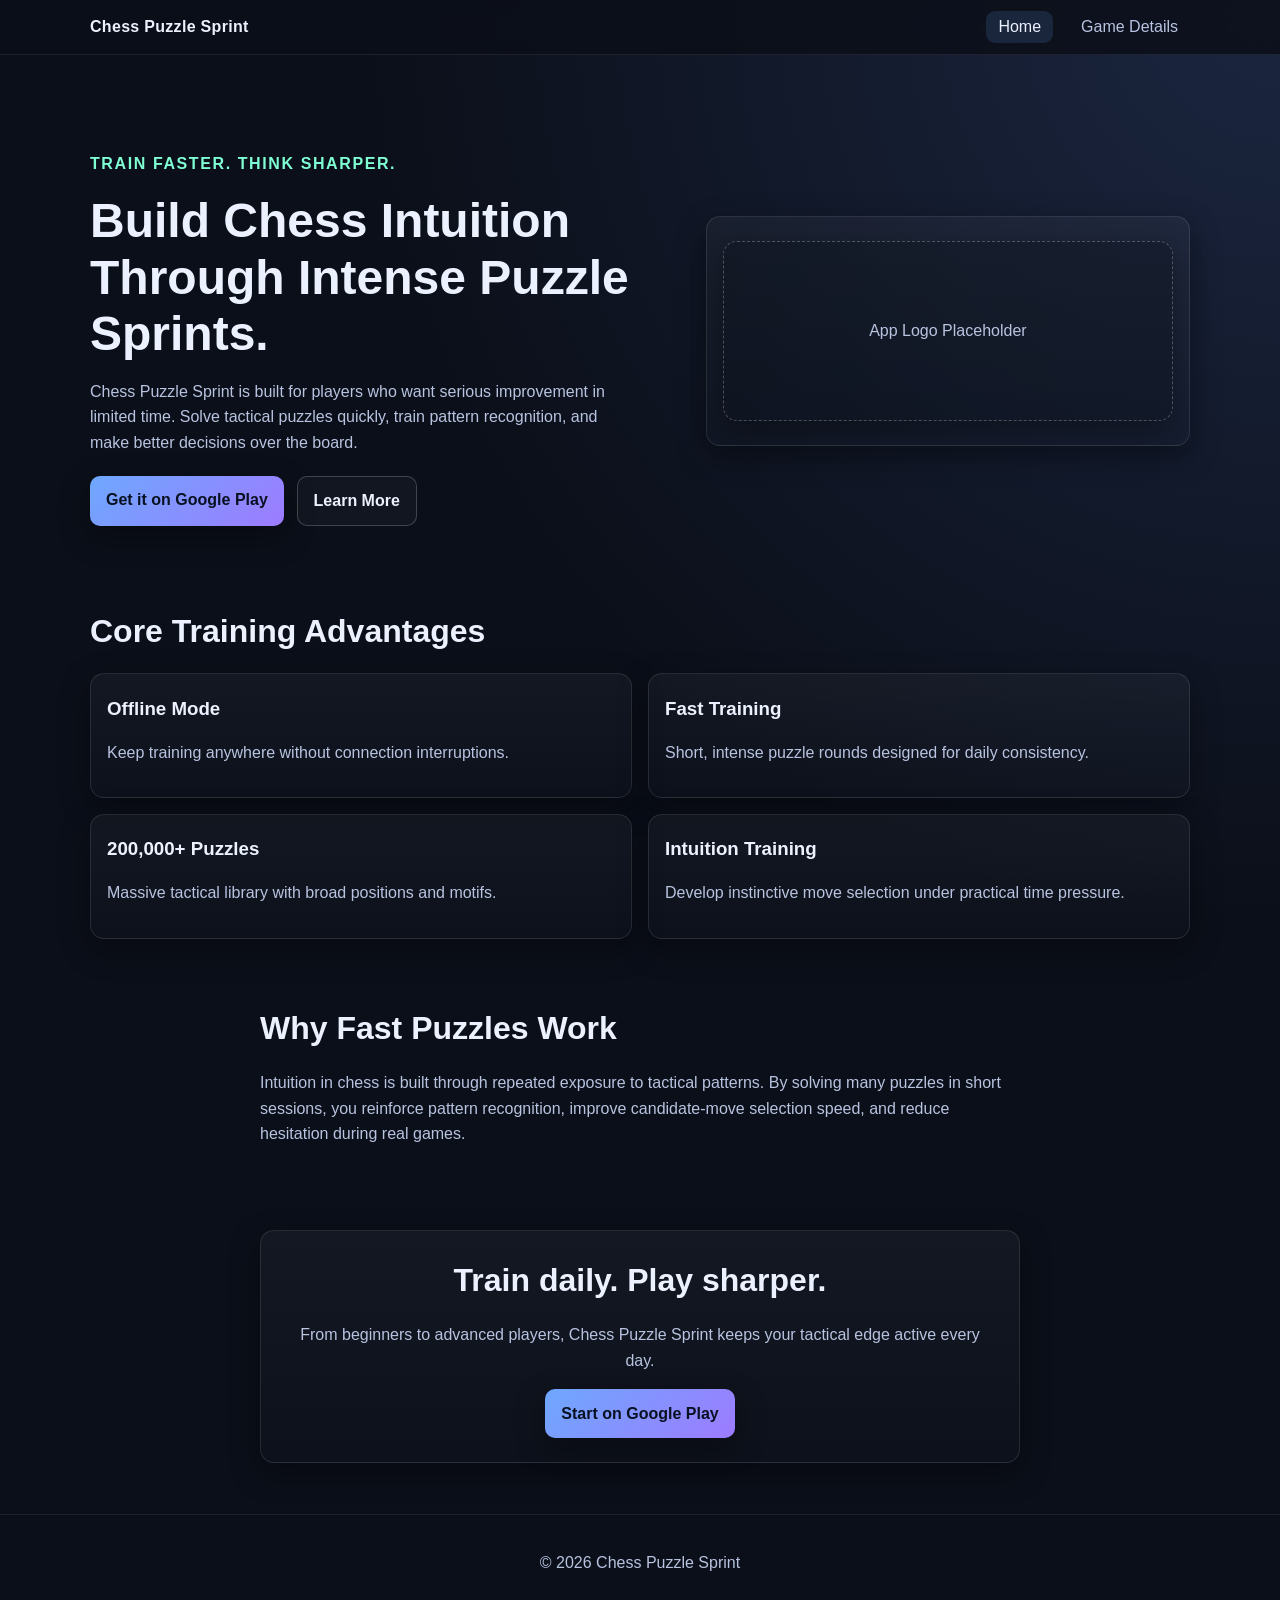
==== index.html @ be173ebf "Create responsive two-page static site for Chess Puzzle Sprint" ====
<!DOCTYPE html>
<html lang="en">
<head>
  <meta charset="UTF-8" />
  <meta name="viewport" content="width=device-width, initial-scale=1.0" />
  <title>Chess Puzzle Sprint | Fast Chess Puzzle Training</title>
  <meta name="description" content="Chess Puzzle Sprint is a fast chess puzzle training app with 200,000+ puzzles, offline mode, and short daily sessions to sharpen intuition." />
  <link rel="stylesheet" href="style.css" />
</head>
<body>
  <header class="site-header">
    <div class="container nav-wrap">
      <a class="logo" href="index.html" aria-label="Chess Puzzle Sprint home">Chess Puzzle Sprint</a>
      <nav aria-label="Main navigation">
        <ul class="nav-links">
          <li><a href="index.html" aria-current="page">Home</a></li>
          <li><a href="game.html">Game Details</a></li>
        </ul>
      </nav>
    </div>
  </header>

  <main>
    <section class="hero">
      <div class="container hero-grid">
        <div>
          <p class="eyebrow">Train Faster. Think Sharper.</p>
          <h1>Build Chess Intuition Through Intense Puzzle Sprints.</h1>
          <p class="hero-copy">
            Chess Puzzle Sprint is built for players who want serious improvement in limited time. Solve tactical puzzles quickly, train pattern recognition, and make better decisions over the board.
          </p>
          <div class="hero-actions">
            <a class="btn btn-primary" href="https://play.google.com/store/apps/details?id=YOUR_APP_PACKAGE_NAME" target="_blank" rel="noopener noreferrer">Get it on Google Play</a>
            <a class="btn btn-secondary" href="game.html">Learn More</a>
          </div>
        </div>
        <div class="visual-card" aria-label="App logo placeholder">
          <div class="placeholder-box">
            <span>App Logo Placeholder</span>
          </div>
        </div>
      </div>
    </section>

    <section class="features">
      <div class="container">
        <h2>Core Training Advantages</h2>
        <div class="card-grid">
          <article class="card">
            <h3>Offline Mode</h3>
            <p>Keep training anywhere without connection interruptions.</p>
          </article>
          <article class="card">
            <h3>Fast Training</h3>
            <p>Short, intense puzzle rounds designed for daily consistency.</p>
          </article>
          <article class="card">
            <h3>200,000+ Puzzles</h3>
            <p>Massive tactical library with broad positions and motifs.</p>
          </article>
          <article class="card">
            <h3>Intuition Training</h3>
            <p>Develop instinctive move selection under practical time pressure.</p>
          </article>
        </div>
      </div>
    </section>

    <section class="explain">
      <div class="container narrow">
        <h2>Why Fast Puzzles Work</h2>
        <p>
          Intuition in chess is built through repeated exposure to tactical patterns. By solving many puzzles in short sessions, you reinforce pattern recognition, improve candidate-move selection speed, and reduce hesitation during real games.
        </p>
      </div>
    </section>

    <section class="final-cta">
      <div class="container narrow">
        <h2>Train daily. Play sharper.</h2>
        <p>From beginners to advanced players, Chess Puzzle Sprint keeps your tactical edge active every day.</p>
        <a class="btn btn-primary" href="https://play.google.com/store/apps/details?id=YOUR_APP_PACKAGE_NAME" target="_blank" rel="noopener noreferrer">Start on Google Play</a>
      </div>
    </section>
  </main>

  <footer class="site-footer">
    <div class="container">
      <p>© <span id="year"></span> Chess Puzzle Sprint</p>
    </div>
  </footer>

  <script src="script.js"></script>
</body>
</html>
---- style.css ----
:root {
  --bg: #0b0f19;
  --bg-soft: #121a2a;
  --card: #161f33;
  --text: #ecf1ff;
  --muted: #b8c3e0;
  --accent: #6ea8fe;
  --accent-2: #7fffd4;
  --shadow: 0 10px 30px rgba(0, 0, 0, 0.35);
  --radius: 14px;
}

* { box-sizing: border-box; }
html, body { margin: 0; padding: 0; }
body {
  font-family: Inter, Segoe UI, Roboto, Helvetica, Arial, sans-serif;
  background: radial-gradient(circle at top right, #1b2640 0%, var(--bg) 45%);
  color: var(--text);
  line-height: 1.6;
}

.container { width: min(1100px, 92%); margin: 0 auto; }
.narrow { width: min(760px, 92%); }

.site-header {
  position: sticky;
  top: 0;
  background: rgba(11, 15, 25, 0.84);
  backdrop-filter: blur(10px);
  border-bottom: 1px solid rgba(255, 255, 255, 0.08);
  z-index: 50;
}
.nav-wrap { display: flex; align-items: center; justify-content: space-between; padding: 0.9rem 0; }
.logo {
  color: var(--text);
  text-decoration: none;
  font-weight: 700;
  letter-spacing: 0.3px;
}
.nav-links { list-style: none; display: flex; gap: 1rem; margin: 0; padding: 0; }
.nav-links a {
  color: var(--muted);
  text-decoration: none;
  padding: 0.45rem 0.75rem;
  border-radius: 9px;
}
.nav-links a[aria-current="page"], .nav-links a:hover, .nav-links a:focus-visible {
  color: var(--text);
  background: rgba(110, 168, 254, 0.14);
}

.hero, .page-hero { padding: 5rem 0 3rem; }
.hero-grid {
  display: grid;
  grid-template-columns: 1fr;
  gap: 1.5rem;
}
.eyebrow { text-transform: uppercase; color: var(--accent-2); font-weight: 600; letter-spacing: .1em; }
h1 { margin: 0.3rem 0 0.8rem; line-height: 1.18; font-size: clamp(1.85rem, 4.4vw, 3rem); }
.hero-copy { color: var(--muted); max-width: 60ch; }
.hero-actions { display: flex; flex-wrap: wrap; gap: 0.8rem; margin-top: 1.25rem; }

.btn {
  display: inline-block;
  text-decoration: none;
  font-weight: 650;
  border-radius: 10px;
  padding: 0.72rem 1rem;
  transition: transform .18s ease, box-shadow .18s ease;
}
.btn:focus-visible { outline: 2px solid var(--accent-2); outline-offset: 3px; }
.btn:hover { transform: translateY(-1px); }
.btn-primary {
  background: linear-gradient(135deg, var(--accent), #9d7bff);
  color: #081121;
  box-shadow: var(--shadow);
}
.btn-secondary {
  color: var(--text);
  border: 1px solid rgba(255, 255, 255, 0.2);
  background: rgba(255, 255, 255, 0.03);
}

.visual-card, .card, .placeholder-box, .content-section, .final-cta .narrow {
  background: linear-gradient(180deg, rgba(255,255,255,0.04), rgba(255,255,255,0.01));
  border: 1px solid rgba(255, 255, 255, 0.1);
  border-radius: var(--radius);
  box-shadow: var(--shadow);
}
.visual-card { padding: 1rem; display: flex; align-items: center; justify-content: center; min-height: 230px; }
.placeholder-box {
  width: 100%;
  min-height: 180px;
  display: grid;
  place-items: center;
  color: var(--muted);
  border: 1px dashed rgba(255,255,255,0.25);
  background: rgba(11, 15, 25, 0.35);
}
.placeholder-box.tall { min-height: 320px; }

.features, .explain, .content-section { padding: 1.2rem 0 1.6rem; }
.card-grid {
  display: grid;
  grid-template-columns: 1fr;
  gap: 1rem;
  margin-top: 1rem;
}
.card { padding: 1rem; }
h2 { font-size: clamp(1.35rem, 3vw, 2rem); margin: 0 0 .5rem; }
h3 { margin-top: .2rem; margin-bottom: .4rem; }
p, li { color: var(--muted); }
.feature-list { margin: .6rem 0 0; padding-left: 1.2rem; }

.alt { background: rgba(255, 255, 255, 0.02); border-radius: var(--radius); }
.screenshot-grid {
  display: grid;
  grid-template-columns: 1fr;
  gap: 1rem;
}
.final-cta { padding: 2.2rem 0 3.2rem; }
.final-cta .narrow { text-align: center; padding: 1.5rem; }
.site-footer {
  border-top: 1px solid rgba(255,255,255,0.08);
  padding: 1.2rem 0;
  text-align: center;
  color: var(--muted);
}

@media (min-width: 700px) {
  .hero-grid { grid-template-columns: 1.1fr .9fr; align-items: center; }
  .card-grid { grid-template-columns: repeat(2, 1fr); }
  .screenshot-grid { grid-template-columns: repeat(3, 1fr); }
}

@media (min-width: 980px) {
  .features, .explain, .content-section { padding: 2rem 0; }
}
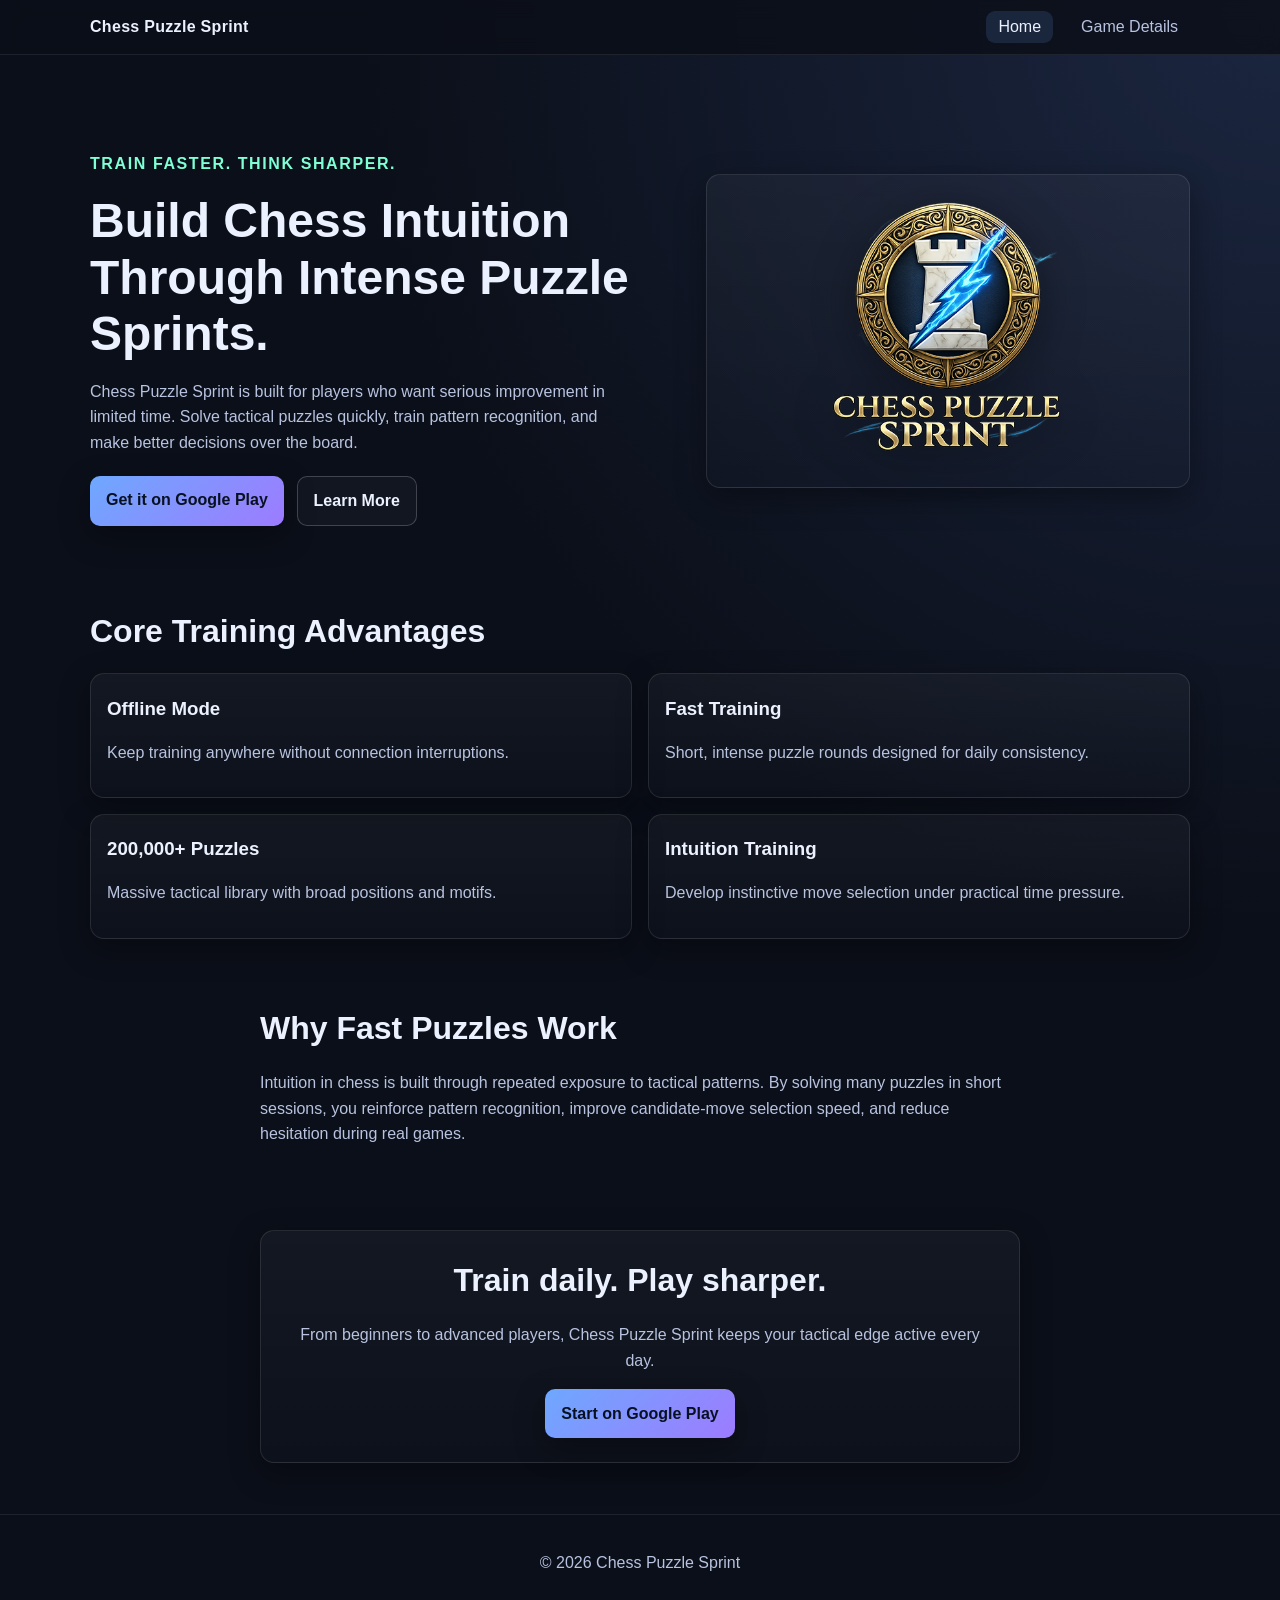
==== commit a5557767: "Replace logo and screenshot placeholders with real assets" ====
--- a/index.html
+++ b/index.html
@@ -34,10 +34,8 @@
             <a class="btn btn-secondary" href="game.html">Learn More</a>
           </div>
         </div>
-        <div class="visual-card" aria-label="App logo placeholder">
-          <div class="placeholder-box">
-            <span>App Logo Placeholder</span>
-          </div>
+        <div class="visual-card">
+          <img src="assets/logo.png" alt="Chess Puzzle Sprint logo" class="hero-logo" />
         </div>
       </div>
     </section>
--- a/style.css
+++ b/style.css
@@ -99,6 +99,24 @@
 }
 .placeholder-box.tall { min-height: 320px; }
 
+.hero-logo {
+  width: min(280px, 80%);
+  height: auto;
+  display: block;
+  margin: 0 auto;
+  filter: drop-shadow(0 8px 22px rgba(0,0,0,.35));
+}
+
+.app-shot {
+  width: 100%;
+  aspect-ratio: 9 / 19.5;
+  object-fit: cover;
+  border-radius: 14px;
+  border: 1px solid rgba(255,255,255,0.12);
+  box-shadow: var(--shadow);
+  background: rgba(11, 15, 25, 0.35);
+}
+
 .features, .explain, .content-section { padding: 1.2rem 0 1.6rem; }
 .card-grid {
   display: grid;
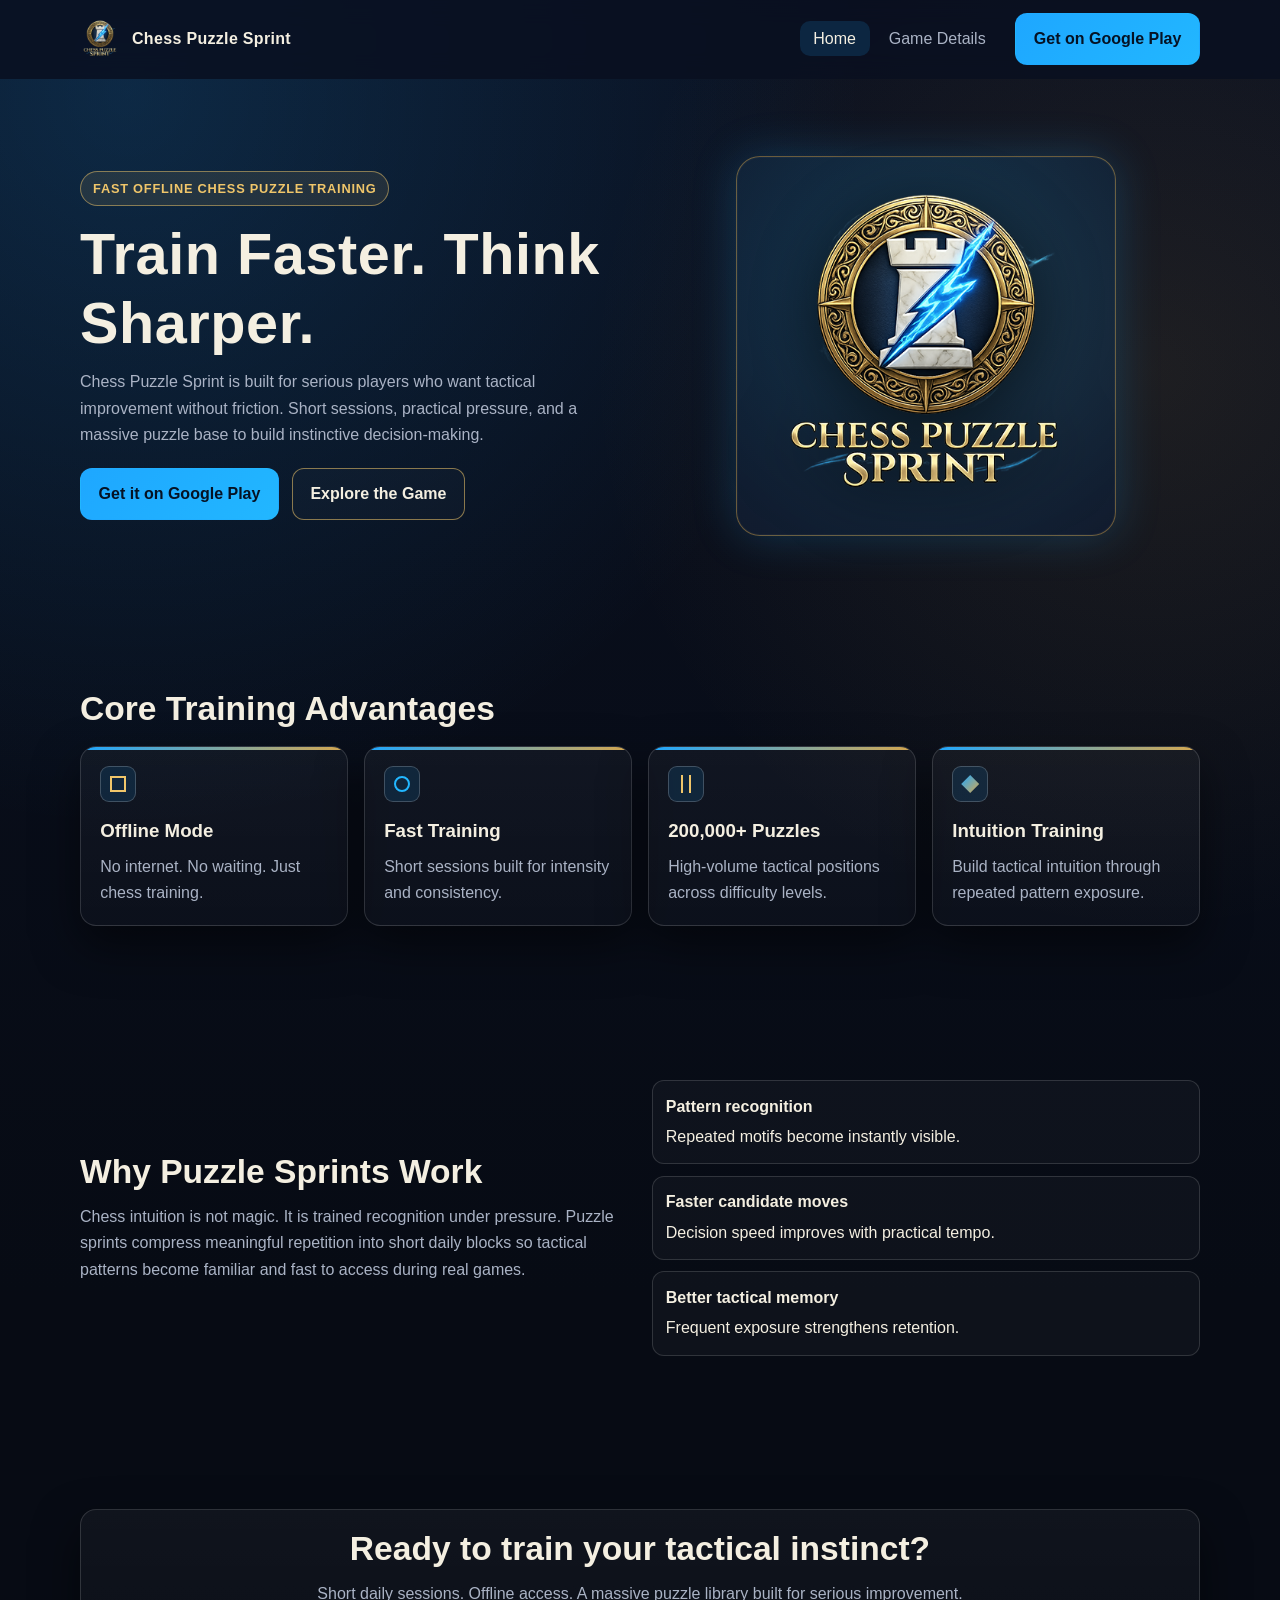
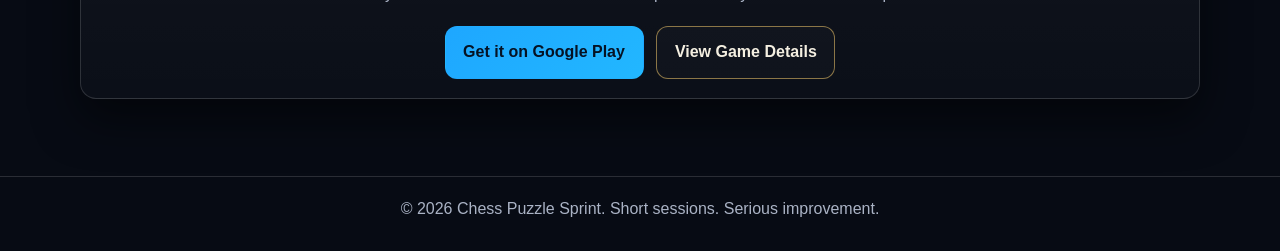
==== commit d55d5769: "Redesign site with premium chess visual identity and responsive layout" ====
--- a/index.html
+++ b/index.html
@@ -3,88 +3,91 @@
 <head>
   <meta charset="UTF-8" />
   <meta name="viewport" content="width=device-width, initial-scale=1.0" />
-  <title>Chess Puzzle Sprint | Fast Chess Puzzle Training</title>
-  <meta name="description" content="Chess Puzzle Sprint is a fast chess puzzle training app with 200,000+ puzzles, offline mode, and short daily sessions to sharpen intuition." />
+  <title>Chess Puzzle Sprint | Fast Offline Chess Puzzle Training</title>
+  <meta name="description" content="Chess Puzzle Sprint is a fast offline chess puzzle app designed to train tactical intuition through short, intense puzzle sessions and over 200,000 puzzles." />
   <link rel="stylesheet" href="style.css" />
 </head>
 <body>
-  <header class="site-header">
+  <header class="site-header" id="siteHeader">
     <div class="container nav-wrap">
-      <a class="logo" href="index.html" aria-label="Chess Puzzle Sprint home">Chess Puzzle Sprint</a>
-      <nav aria-label="Main navigation">
+      <a class="brand" href="index.html" aria-label="Chess Puzzle Sprint home">
+        <img src="assets/logo.png" alt="Chess Puzzle Sprint app logo featuring a marble rook, electric lightning, and gold frame" class="brand-logo" />
+        <span class="brand-text">Chess Puzzle Sprint</span>
+      </a>
+      <button class="menu-toggle" type="button" aria-expanded="false" aria-controls="mainNav" aria-label="Toggle navigation menu">
+        <span></span><span></span><span></span>
+      </button>
+      <nav id="mainNav" class="site-nav" aria-label="Main navigation">
         <ul class="nav-links">
           <li><a href="index.html" aria-current="page">Home</a></li>
           <li><a href="game.html">Game Details</a></li>
         </ul>
+        <a class="btn btn-primary nav-cta" href="https://play.google.com/store/apps/details?id=YOUR_APP_PACKAGE_NAME" target="_blank" rel="noopener noreferrer">Get on Google Play</a>
       </nav>
     </div>
   </header>
 
   <main>
-    <section class="hero">
+    <section class="hero section-pad">
       <div class="container hero-grid">
-        <div>
-          <p class="eyebrow">Train Faster. Think Sharper.</p>
-          <h1>Build Chess Intuition Through Intense Puzzle Sprints.</h1>
-          <p class="hero-copy">
-            Chess Puzzle Sprint is built for players who want serious improvement in limited time. Solve tactical puzzles quickly, train pattern recognition, and make better decisions over the board.
-          </p>
+        <div class="hero-content">
+          <p class="badge">Fast Offline Chess Puzzle Training</p>
+          <h1>Train Faster. Think Sharper.</h1>
+          <p class="hero-copy">Chess Puzzle Sprint is built for serious players who want tactical improvement without friction. Short sessions, practical pressure, and a massive puzzle base to build instinctive decision-making.</p>
           <div class="hero-actions">
             <a class="btn btn-primary" href="https://play.google.com/store/apps/details?id=YOUR_APP_PACKAGE_NAME" target="_blank" rel="noopener noreferrer">Get it on Google Play</a>
-            <a class="btn btn-secondary" href="game.html">Learn More</a>
+            <a class="btn btn-secondary" href="game.html">Explore the Game</a>
           </div>
         </div>
-        <div class="visual-card">
-          <img src="assets/logo.png" alt="Chess Puzzle Sprint logo" class="hero-logo" />
+        <div class="hero-visual">
+          <div class="logo-frame">
+            <img src="assets/logo.png" alt="Chess Puzzle Sprint premium fantasy chess logo" class="hero-logo" />
+          </div>
         </div>
       </div>
     </section>
 
-    <section class="features">
+    <section class="section-pad">
       <div class="container">
         <h2>Core Training Advantages</h2>
-        <div class="card-grid">
-          <article class="card">
-            <h3>Offline Mode</h3>
-            <p>Keep training anywhere without connection interruptions.</p>
-          </article>
-          <article class="card">
-            <h3>Fast Training</h3>
-            <p>Short, intense puzzle rounds designed for daily consistency.</p>
-          </article>
-          <article class="card">
-            <h3>200,000+ Puzzles</h3>
-            <p>Massive tactical library with broad positions and motifs.</p>
-          </article>
-          <article class="card">
-            <h3>Intuition Training</h3>
-            <p>Develop instinctive move selection under practical time pressure.</p>
-          </article>
+        <div class="feature-grid">
+          <article class="card feature-card"><span class="feature-icon icon-offline" aria-hidden="true"></span><h3>Offline Mode</h3><p>No internet. No waiting. Just chess training.</p></article>
+          <article class="card feature-card"><span class="feature-icon icon-speed" aria-hidden="true"></span><h3>Fast Training</h3><p>Short sessions built for intensity and consistency.</p></article>
+          <article class="card feature-card"><span class="feature-icon icon-volume" aria-hidden="true"></span><h3>200,000+ Puzzles</h3><p>High-volume tactical positions across difficulty levels.</p></article>
+          <article class="card feature-card"><span class="feature-icon icon-intuition" aria-hidden="true"></span><h3>Intuition Training</h3><p>Build tactical intuition through repeated pattern exposure.</p></article>
         </div>
       </div>
     </section>
 
-    <section class="explain">
-      <div class="container narrow">
-        <h2>Why Fast Puzzles Work</h2>
-        <p>
-          Intuition in chess is built through repeated exposure to tactical patterns. By solving many puzzles in short sessions, you reinforce pattern recognition, improve candidate-move selection speed, and reduce hesitation during real games.
-        </p>
+    <section class="section-pad">
+      <div class="container split-block">
+        <div>
+          <h2>Why Puzzle Sprints Work</h2>
+          <p>Chess intuition is not magic. It is trained recognition under pressure. Puzzle sprints compress meaningful repetition into short daily blocks so tactical patterns become familiar and fast to access during real games.</p>
+        </div>
+        <ul class="point-list" aria-label="Puzzle sprint benefits">
+          <li><strong>Pattern recognition</strong><span>Repeated motifs become instantly visible.</span></li>
+          <li><strong>Faster candidate moves</strong><span>Decision speed improves with practical tempo.</span></li>
+          <li><strong>Better tactical memory</strong><span>Frequent exposure strengthens retention.</span></li>
+        </ul>
       </div>
     </section>
 
-    <section class="final-cta">
-      <div class="container narrow">
-        <h2>Train daily. Play sharper.</h2>
-        <p>From beginners to advanced players, Chess Puzzle Sprint keeps your tactical edge active every day.</p>
-        <a class="btn btn-primary" href="https://play.google.com/store/apps/details?id=YOUR_APP_PACKAGE_NAME" target="_blank" rel="noopener noreferrer">Start on Google Play</a>
+    <section class="section-pad">
+      <div class="container cta-panel">
+        <h2>Ready to train your tactical instinct?</h2>
+        <p>Short daily sessions. Offline access. A massive puzzle library built for serious improvement.</p>
+        <div class="hero-actions center-actions">
+          <a class="btn btn-primary" href="https://play.google.com/store/apps/details?id=YOUR_APP_PACKAGE_NAME" target="_blank" rel="noopener noreferrer">Get it on Google Play</a>
+          <a class="btn btn-secondary" href="game.html">View Game Details</a>
+        </div>
       </div>
     </section>
   </main>
 
   <footer class="site-footer">
     <div class="container">
-      <p>© <span id="year"></span> Chess Puzzle Sprint</p>
+      <p>© <span id="year"></span> Chess Puzzle Sprint. Short sessions. Serious improvement.</p>
     </div>
   </footer>
 
--- a/style.css
+++ b/style.css
@@ -1,156 +1,107 @@
 :root {
-  --bg: #0b0f19;
-  --bg-soft: #121a2a;
-  --card: #161f33;
-  --text: #ecf1ff;
-  --muted: #b8c3e0;
-  --accent: #6ea8fe;
-  --accent-2: #7fffd4;
-  --shadow: 0 10px 30px rgba(0, 0, 0, 0.35);
-  --radius: 14px;
+  --bg: #070b14;
+  --bg-soft: #10182a;
+  --panel: #111b2e;
+  --card: rgba(255, 255, 255, 0.04);
+  --text: #f4efe1;
+  --muted: #aab3c5;
+  --blue: #1ea7ff;
+  --blue-2: #22b7ff;
+  --gold: #d7a84f;
+  --gold-soft: #f0c66a;
+  --border: rgba(255, 255, 255, 0.14);
+  --radius: 16px;
+  --shadow: 0 20px 45px rgba(0, 0, 0, 0.5);
 }
+* { box-sizing: border-box; }
+html { scroll-behavior: smooth; }
+body {
+  margin: 0;
+  font-family: Inter, "Segoe UI", Roboto, sans-serif;
+  color: var(--text);
+  background:
+    radial-gradient(circle at 10% 5%, rgba(30, 167, 255, 0.17), transparent 35%),
+    radial-gradient(circle at 90% 20%, rgba(215, 168, 79, 0.1), transparent 30%),
+    linear-gradient(180deg, #0a1020, #070b14 70%);
+  line-height: 1.65;
+}
+body::before { content: ""; position: fixed; inset: 0; pointer-events: none; background-image: linear-gradient(rgba(255,255,255,.03) 1px, transparent 1px),linear-gradient(90deg, rgba(255,255,255,.03) 1px, transparent 1px); background-size: 44px 44px; opacity: .08; }
+.container { width: min(1120px, 92%); margin: 0 auto; }
+.section-pad { padding: clamp(2.5rem, 6vw, 5.5rem) 0; }
+h1,h2,h3 { line-height: 1.2; margin: 0 0 .7rem; }
+h1 { font-size: clamp(2rem, 4.6vw, 3.6rem); letter-spacing: .01em; }
+h2 { font-size: clamp(1.4rem, 3vw, 2.1rem); }
+p { margin: 0; color: var(--muted); }
 
-* { box-sizing: border-box; }
-html, body { margin: 0; padding: 0; }
-body {
-  font-family: Inter, Segoe UI, Roboto, Helvetica, Arial, sans-serif;
-  background: radial-gradient(circle at top right, #1b2640 0%, var(--bg) 45%);
-  color: var(--text);
-  line-height: 1.6;
+.site-header { position: sticky; top: 0; z-index: 100; background: rgba(10,16,32,.85); backdrop-filter: blur(12px); border-bottom: 1px solid transparent; transition: box-shadow .2s,border-color .2s; }
+.site-header.scrolled { border-color: var(--border); box-shadow: 0 8px 26px rgba(0,0,0,.45); }
+.nav-wrap { display: flex; align-items: center; justify-content: space-between; gap: 1rem; padding: .8rem 0; }
+.brand { display: flex; align-items: center; gap: .75rem; color: var(--text); text-decoration: none; }
+.brand-logo { width: 40px; height: 40px; object-fit: contain; }
+.brand-text { font-weight: 700; letter-spacing: .02em; }
+.site-nav { display: flex; align-items: center; gap: 1rem; }
+.nav-links { display: flex; list-style: none; padding: 0; margin: 0; gap: .35rem; }
+.nav-links a { color: var(--muted); text-decoration: none; padding: .55rem .85rem; border-radius: 10px; }
+.nav-links a:hover,.nav-links a:focus-visible,.nav-links a[aria-current="page"] { color: var(--text); background: rgba(30,167,255,.15); }
+.menu-toggle { display: none; background: transparent; border: 1px solid var(--border); border-radius: 10px; padding: .45rem; }
+.menu-toggle span { display: block; width: 20px; height: 2px; background: var(--text); margin: 4px 0; }
+
+.btn { border: 1px solid transparent; border-radius: 12px; padding: .75rem 1.1rem; text-decoration: none; font-weight: 650; transition: .2s ease; display: inline-block; }
+.btn:focus-visible { outline: 2px solid var(--blue-2); outline-offset: 3px; }
+.btn-primary { color: #051224; background: linear-gradient(135deg, var(--blue), var(--blue-2)); box-shadow: 0 0 0 rgba(30,167,255,0); }
+.btn-primary:hover { transform: translateY(-2px); box-shadow: 0 10px 28px rgba(30,167,255,.38); }
+.btn-secondary { color: var(--text); background: rgba(255,255,255,.02); border-color: rgba(240,198,106,.55); }
+.btn-secondary:hover { transform: translateY(-2px); border-color: var(--gold-soft); box-shadow: 0 8px 24px rgba(215,168,79,.2); }
+
+.hero-grid,.split-block { display: grid; gap: 1.5rem; grid-template-columns: repeat(2,minmax(0,1fr)); align-items: center; }
+.badge { display: inline-flex; margin-bottom: .9rem; padding: .35rem .75rem; border: 1px solid rgba(240,198,106,.5); border-radius: 999px; color: var(--gold-soft); background: rgba(240,198,106,.1); font-size: .8rem; font-weight: 600; letter-spacing: .06em; text-transform: uppercase; }
+.hero-copy { max-width: 60ch; }
+.hero-actions { display: flex; flex-wrap: wrap; gap: .8rem; margin-top: 1.2rem; }
+.center-actions { justify-content: center; }
+.hero-visual { display: grid; place-items: center; }
+.logo-frame { width: min(380px, 100%); padding: clamp(1rem, 3vw, 1.5rem); background: radial-gradient(circle at 50% 35%, rgba(34,183,255,.22), rgba(17,27,46,.96)); border: 1px solid rgba(215,168,79,.45); border-radius: 24px; box-shadow: 0 0 45px rgba(30,167,255,.22), inset 0 0 0 1px rgba(255,255,255,.03); }
+.hero-logo,.inline-logo { width: 100%; height: auto; display: block; filter: drop-shadow(0 12px 30px rgba(0,0,0,.55)); }
+
+.card,.content-card,.cta-panel,.quote-panel,.inline-logo-card { background: linear-gradient(180deg, rgba(255,255,255,.04), rgba(255,255,255,.02)); border: 1px solid var(--border); border-radius: var(--radius); box-shadow: var(--shadow); }
+.card,.content-card,.quote-panel,.cta-panel { padding: 1.2rem; }
+.feature-grid,.step-grid { display: grid; grid-template-columns: repeat(4,minmax(0,1fr)); gap: 1rem; margin-top: 1rem; }
+.step-grid { grid-template-columns: repeat(3,minmax(0,1fr)); }
+.feature-card { position: relative; overflow: hidden; }
+.feature-card::before { content: ""; position: absolute; left: 0; top: 0; height: 3px; width: 100%; background: linear-gradient(90deg, var(--blue), var(--gold)); }
+.card:hover { transform: translateY(-4px); transition: transform .2s; }
+.feature-icon { width: 36px; height: 36px; display: inline-block; border-radius: 9px; margin-bottom: .6rem; border: 1px solid rgba(255,255,255,.2); background: rgba(30,167,255,.12); position: relative; }
+.feature-icon::after { content: ""; position: absolute; inset: 9px; border: 2px solid var(--gold-soft); }
+.icon-speed::after { border-radius: 50%; border-color: var(--blue-2); }
+.icon-volume::after { inset: 8px 12px; border-left: 2px solid var(--gold-soft); border-right: 2px solid var(--gold-soft); border-top: none; border-bottom: none; }
+.icon-intuition::after { inset: 8px; border: none; background: linear-gradient(135deg, var(--blue), var(--gold)); clip-path: polygon(50% 0, 100% 50%, 50% 100%, 0 50%); }
+
+.point-list { list-style: none; padding: 0; margin: 0; display: grid; gap: .7rem; }
+.point-list li { background: rgba(255,255,255,.03); border: 1px solid var(--border); border-radius: 12px; padding: .8rem; display: grid; gap: .25rem; }
+.point-list strong { color: var(--text); }
+
+.step-no { width: 34px; height: 34px; display: inline-grid; place-items: center; border-radius: 50%; background: rgba(30,167,255,.17); border: 1px solid rgba(30,167,255,.45); color: var(--blue-2); font-weight: 700; margin-bottom: .5rem; }
+.feature-bullets { margin: 1rem 0 0; padding: 0; list-style: none; display: grid; gap: .7rem; grid-template-columns: repeat(2,minmax(0,1fr)); }
+.feature-bullets li { padding: .72rem .82rem; border-radius: 10px; border: 1px solid var(--border); background: rgba(255,255,255,.02); color: var(--muted); }
+.quote-panel blockquote { margin: .4rem 0 .7rem; font-size: clamp(1.2rem, 2.8vw, 1.8rem); color: var(--gold-soft); border-left: 3px solid var(--gold); padding-left: .9rem; }
+
+.mockup-grid { display: grid; grid-template-columns: repeat(3,minmax(0,1fr)); gap: 1rem; margin-top: 1rem; }
+.phone-mockup { border-radius: 28px; background: #090f1d; border: 1px solid rgba(255,255,255,.2); padding: .55rem; min-height: 360px; box-shadow: var(--shadow); }
+.phone-notch { width: 40%; height: 9px; border-radius: 999px; background: #1b2741; margin: .2rem auto .8rem; }
+.phone-screen { height: calc(100% - 24px); min-height: 320px; border-radius: 20px; display: grid; place-items: center; color: var(--muted); border: 1px solid rgba(30,167,255,.3); background: radial-gradient(circle at 50% 20%, rgba(30,167,255,.18), rgba(16,24,42,.95)); }
+.inline-logo-card { padding: 1rem; max-width: 280px; justify-self: center; }
+.cta-panel { text-align: center; }
+.site-footer { padding: 1.2rem 0 1.8rem; border-top: 1px solid var(--border); text-align: center; color: var(--muted); }
+
+@media (max-width: 960px) {
+  .hero-grid,.split-block,.feature-grid,.step-grid,.mockup-grid { grid-template-columns: 1fr; }
+  .feature-bullets { grid-template-columns: 1fr; }
 }
-
-.container { width: min(1100px, 92%); margin: 0 auto; }
-.narrow { width: min(760px, 92%); }
-
-.site-header {
-  position: sticky;
-  top: 0;
-  background: rgba(11, 15, 25, 0.84);
-  backdrop-filter: blur(10px);
-  border-bottom: 1px solid rgba(255, 255, 255, 0.08);
-  z-index: 50;
+@media (max-width: 780px) {
+  .menu-toggle { display: block; }
+  .site-nav { position: absolute; top: 100%; left: 0; right: 0; display: none; flex-direction: column; padding: .8rem 4%; background: rgba(10,16,32,.96); border-bottom: 1px solid var(--border); }
+  .site-nav.open { display: flex; }
+  .nav-links { flex-direction: column; width: 100%; }
+  .nav-links a { display: block; }
+  .nav-cta { width: 100%; text-align: center; }
+  .hero-actions .btn { width: 100%; text-align: center; }
 }
-.nav-wrap { display: flex; align-items: center; justify-content: space-between; padding: 0.9rem 0; }
-.logo {
-  color: var(--text);
-  text-decoration: none;
-  font-weight: 700;
-  letter-spacing: 0.3px;
-}
-.nav-links { list-style: none; display: flex; gap: 1rem; margin: 0; padding: 0; }
-.nav-links a {
-  color: var(--muted);
-  text-decoration: none;
-  padding: 0.45rem 0.75rem;
-  border-radius: 9px;
-}
-.nav-links a[aria-current="page"], .nav-links a:hover, .nav-links a:focus-visible {
-  color: var(--text);
-  background: rgba(110, 168, 254, 0.14);
-}
-
-.hero, .page-hero { padding: 5rem 0 3rem; }
-.hero-grid {
-  display: grid;
-  grid-template-columns: 1fr;
-  gap: 1.5rem;
-}
-.eyebrow { text-transform: uppercase; color: var(--accent-2); font-weight: 600; letter-spacing: .1em; }
-h1 { margin: 0.3rem 0 0.8rem; line-height: 1.18; font-size: clamp(1.85rem, 4.4vw, 3rem); }
-.hero-copy { color: var(--muted); max-width: 60ch; }
-.hero-actions { display: flex; flex-wrap: wrap; gap: 0.8rem; margin-top: 1.25rem; }
-
-.btn {
-  display: inline-block;
-  text-decoration: none;
-  font-weight: 650;
-  border-radius: 10px;
-  padding: 0.72rem 1rem;
-  transition: transform .18s ease, box-shadow .18s ease;
-}
-.btn:focus-visible { outline: 2px solid var(--accent-2); outline-offset: 3px; }
-.btn:hover { transform: translateY(-1px); }
-.btn-primary {
-  background: linear-gradient(135deg, var(--accent), #9d7bff);
-  color: #081121;
-  box-shadow: var(--shadow);
-}
-.btn-secondary {
-  color: var(--text);
-  border: 1px solid rgba(255, 255, 255, 0.2);
-  background: rgba(255, 255, 255, 0.03);
-}
-
-.visual-card, .card, .placeholder-box, .content-section, .final-cta .narrow {
-  background: linear-gradient(180deg, rgba(255,255,255,0.04), rgba(255,255,255,0.01));
-  border: 1px solid rgba(255, 255, 255, 0.1);
-  border-radius: var(--radius);
-  box-shadow: var(--shadow);
-}
-.visual-card { padding: 1rem; display: flex; align-items: center; justify-content: center; min-height: 230px; }
-.placeholder-box {
-  width: 100%;
-  min-height: 180px;
-  display: grid;
-  place-items: center;
-  color: var(--muted);
-  border: 1px dashed rgba(255,255,255,0.25);
-  background: rgba(11, 15, 25, 0.35);
-}
-.placeholder-box.tall { min-height: 320px; }
-
-.hero-logo {
-  width: min(280px, 80%);
-  height: auto;
-  display: block;
-  margin: 0 auto;
-  filter: drop-shadow(0 8px 22px rgba(0,0,0,.35));
-}
-
-.app-shot {
-  width: 100%;
-  aspect-ratio: 9 / 19.5;
-  object-fit: cover;
-  border-radius: 14px;
-  border: 1px solid rgba(255,255,255,0.12);
-  box-shadow: var(--shadow);
-  background: rgba(11, 15, 25, 0.35);
-}
-
-.features, .explain, .content-section { padding: 1.2rem 0 1.6rem; }
-.card-grid {
-  display: grid;
-  grid-template-columns: 1fr;
-  gap: 1rem;
-  margin-top: 1rem;
-}
-.card { padding: 1rem; }
-h2 { font-size: clamp(1.35rem, 3vw, 2rem); margin: 0 0 .5rem; }
-h3 { margin-top: .2rem; margin-bottom: .4rem; }
-p, li { color: var(--muted); }
-.feature-list { margin: .6rem 0 0; padding-left: 1.2rem; }
-
-.alt { background: rgba(255, 255, 255, 0.02); border-radius: var(--radius); }
-.screenshot-grid {
-  display: grid;
-  grid-template-columns: 1fr;
-  gap: 1rem;
-}
-.final-cta { padding: 2.2rem 0 3.2rem; }
-.final-cta .narrow { text-align: center; padding: 1.5rem; }
-.site-footer {
-  border-top: 1px solid rgba(255,255,255,0.08);
-  padding: 1.2rem 0;
-  text-align: center;
-  color: var(--muted);
-}
-
-@media (min-width: 700px) {
-  .hero-grid { grid-template-columns: 1.1fr .9fr; align-items: center; }
-  .card-grid { grid-template-columns: repeat(2, 1fr); }
-  .screenshot-grid { grid-template-columns: repeat(3, 1fr); }
-}
-
-@media (min-width: 980px) {
-  .features, .explain, .content-section { padding: 2rem 0; }
-}
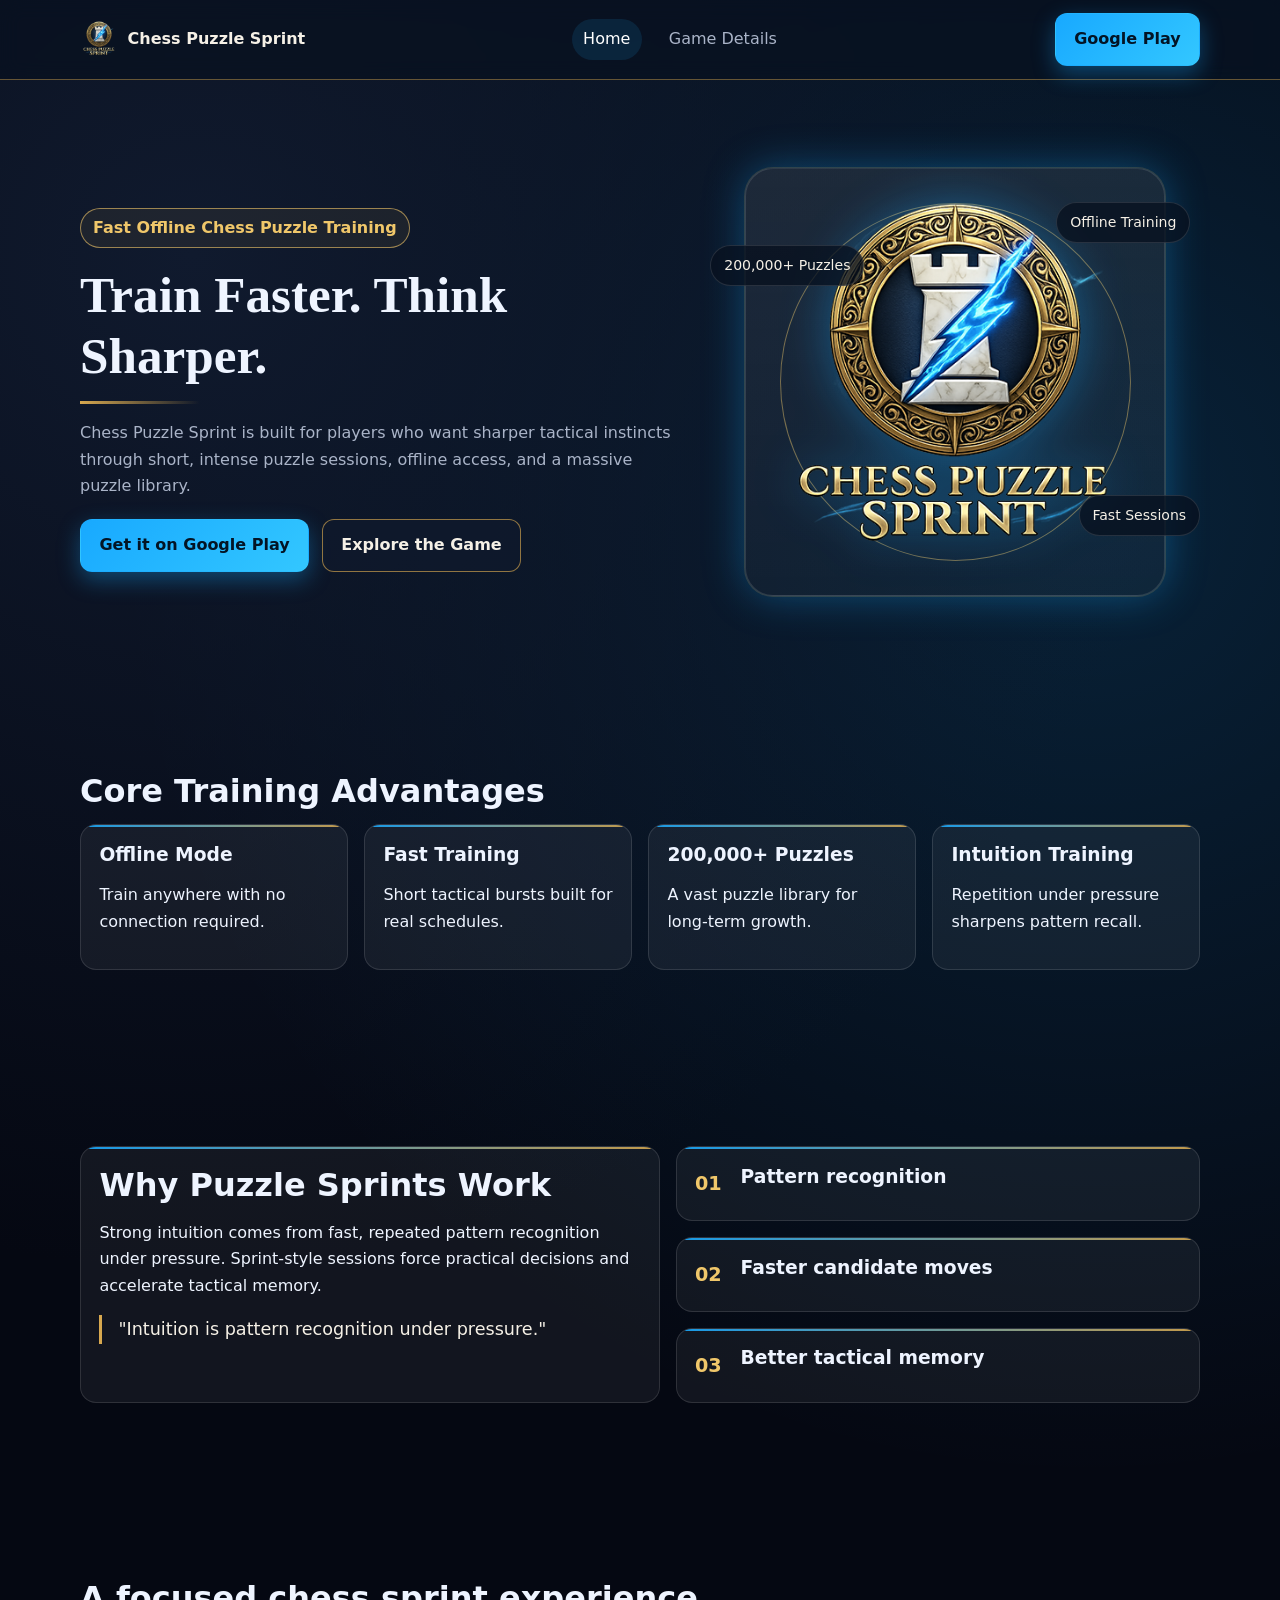
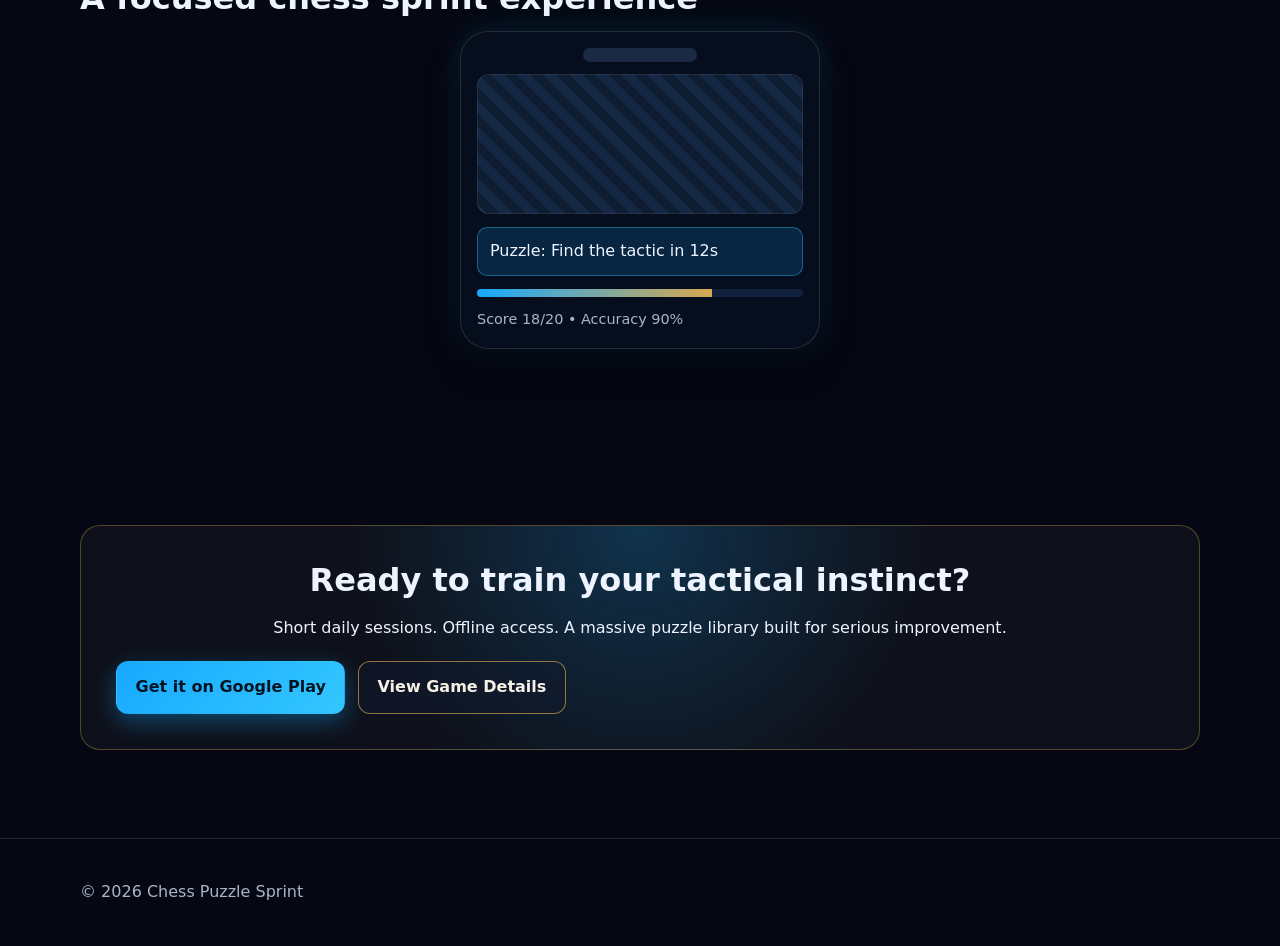
==== commit c0517051: "Redesign site with premium chess-themed visuals and layout" ====
--- a/index.html
+++ b/index.html
@@ -10,74 +10,88 @@
 <body>
   <header class="site-header" id="siteHeader">
     <div class="container nav-wrap">
-      <a class="brand" href="index.html" aria-label="Chess Puzzle Sprint home">
-        <img src="assets/logo.png" alt="Chess Puzzle Sprint app logo featuring a marble rook, electric lightning, and gold frame" class="brand-logo" />
-        <span class="brand-text">Chess Puzzle Sprint</span>
+      <a href="index.html" class="brand" aria-label="Chess Puzzle Sprint home">
+        <img src="assets/logo.png" alt="Chess Puzzle Sprint logo with a marble rook and electric lightning" />
+        <span>Chess Puzzle Sprint</span>
       </a>
-      <button class="menu-toggle" type="button" aria-expanded="false" aria-controls="mainNav" aria-label="Toggle navigation menu">
-        <span></span><span></span><span></span>
-      </button>
-      <nav id="mainNav" class="site-nav" aria-label="Main navigation">
-        <ul class="nav-links">
-          <li><a href="index.html" aria-current="page">Home</a></li>
-          <li><a href="game.html">Game Details</a></li>
-        </ul>
-        <a class="btn btn-primary nav-cta" href="https://play.google.com/store/apps/details?id=YOUR_APP_PACKAGE_NAME" target="_blank" rel="noopener noreferrer">Get on Google Play</a>
+      <nav class="site-nav" aria-label="Main navigation">
+        <a class="active" href="index.html">Home</a>
+        <a href="game.html">Game Details</a>
       </nav>
+      <a class="btn btn-primary nav-cta" href="https://play.google.com/store/apps/details?id=YOUR_APP_PACKAGE_NAME" target="_blank" rel="noopener noreferrer">Google Play</a>
     </div>
   </header>
 
   <main>
-    <section class="hero section-pad">
+    <section class="hero section">
       <div class="container hero-grid">
-        <div class="hero-content">
+        <div>
           <p class="badge">Fast Offline Chess Puzzle Training</p>
           <h1>Train Faster. Think Sharper.</h1>
-          <p class="hero-copy">Chess Puzzle Sprint is built for serious players who want tactical improvement without friction. Short sessions, practical pressure, and a massive puzzle base to build instinctive decision-making.</p>
-          <div class="hero-actions">
+          <p class="lead">Chess Puzzle Sprint is built for players who want sharper tactical instincts through short, intense puzzle sessions, offline access, and a massive puzzle library.</p>
+          <div class="btn-row">
             <a class="btn btn-primary" href="https://play.google.com/store/apps/details?id=YOUR_APP_PACKAGE_NAME" target="_blank" rel="noopener noreferrer">Get it on Google Play</a>
             <a class="btn btn-secondary" href="game.html">Explore the Game</a>
           </div>
         </div>
         <div class="hero-visual">
-          <div class="logo-frame">
-            <img src="assets/logo.png" alt="Chess Puzzle Sprint premium fantasy chess logo" class="hero-logo" />
+          <div class="logo-frame floaty">
+            <img src="assets/logo.png" alt="Chess Puzzle Sprint logo with a marble rook and electric lightning" />
+          </div>
+          <div class="stat-pill s1">200,000+ Puzzles</div>
+          <div class="stat-pill s2">Offline Training</div>
+          <div class="stat-pill s3">Fast Sessions</div>
+        </div>
+      </div>
+    </section>
+
+    <section class="section">
+      <div class="container">
+        <h2>Core Training Advantages</h2>
+        <div class="grid four">
+          <article class="card feature-card"><h3>Offline Mode</h3><p>Train anywhere with no connection required.</p></article>
+          <article class="card feature-card"><h3>Fast Training</h3><p>Short tactical bursts built for real schedules.</p></article>
+          <article class="card feature-card"><h3>200,000+ Puzzles</h3><p>A vast puzzle library for long-term growth.</p></article>
+          <article class="card feature-card"><h3>Intuition Training</h3><p>Repetition under pressure sharpens pattern recall.</p></article>
+        </div>
+      </div>
+    </section>
+
+    <section class="section">
+      <div class="container split">
+        <div class="card quote-card">
+          <h2>Why Puzzle Sprints Work</h2>
+          <p>Strong intuition comes from fast, repeated pattern recognition under pressure. Sprint-style sessions force practical decisions and accelerate tactical memory.</p>
+          <blockquote>"Intuition is pattern recognition under pressure."</blockquote>
+        </div>
+        <div class="stack">
+          <article class="card mini"><span>01</span><h3>Pattern recognition</h3></article>
+          <article class="card mini"><span>02</span><h3>Faster candidate moves</h3></article>
+          <article class="card mini"><span>03</span><h3>Better tactical memory</h3></article>
+        </div>
+      </div>
+    </section>
+
+    <section class="section">
+      <div class="container">
+        <h2>A focused chess sprint experience</h2>
+        <div class="preview-wrap">
+          <div class="phone-mockup">
+            <div class="mock-top"></div>
+            <div class="mock-grid"></div>
+            <div class="mock-card">Puzzle: Find the tactic in 12s</div>
+            <div class="mock-bar"><span></span></div>
+            <div class="mock-line">Score 18/20 • Accuracy 90%</div>
           </div>
         </div>
       </div>
     </section>
 
-    <section class="section-pad">
-      <div class="container">
-        <h2>Core Training Advantages</h2>
-        <div class="feature-grid">
-          <article class="card feature-card"><span class="feature-icon icon-offline" aria-hidden="true"></span><h3>Offline Mode</h3><p>No internet. No waiting. Just chess training.</p></article>
-          <article class="card feature-card"><span class="feature-icon icon-speed" aria-hidden="true"></span><h3>Fast Training</h3><p>Short sessions built for intensity and consistency.</p></article>
-          <article class="card feature-card"><span class="feature-icon icon-volume" aria-hidden="true"></span><h3>200,000+ Puzzles</h3><p>High-volume tactical positions across difficulty levels.</p></article>
-          <article class="card feature-card"><span class="feature-icon icon-intuition" aria-hidden="true"></span><h3>Intuition Training</h3><p>Build tactical intuition through repeated pattern exposure.</p></article>
-        </div>
-      </div>
-    </section>
-
-    <section class="section-pad">
-      <div class="container split-block">
-        <div>
-          <h2>Why Puzzle Sprints Work</h2>
-          <p>Chess intuition is not magic. It is trained recognition under pressure. Puzzle sprints compress meaningful repetition into short daily blocks so tactical patterns become familiar and fast to access during real games.</p>
-        </div>
-        <ul class="point-list" aria-label="Puzzle sprint benefits">
-          <li><strong>Pattern recognition</strong><span>Repeated motifs become instantly visible.</span></li>
-          <li><strong>Faster candidate moves</strong><span>Decision speed improves with practical tempo.</span></li>
-          <li><strong>Better tactical memory</strong><span>Frequent exposure strengthens retention.</span></li>
-        </ul>
-      </div>
-    </section>
-
-    <section class="section-pad">
+    <section class="section">
       <div class="container cta-panel">
         <h2>Ready to train your tactical instinct?</h2>
         <p>Short daily sessions. Offline access. A massive puzzle library built for serious improvement.</p>
-        <div class="hero-actions center-actions">
+        <div class="btn-row">
           <a class="btn btn-primary" href="https://play.google.com/store/apps/details?id=YOUR_APP_PACKAGE_NAME" target="_blank" rel="noopener noreferrer">Get it on Google Play</a>
           <a class="btn btn-secondary" href="game.html">View Game Details</a>
         </div>
@@ -86,11 +100,8 @@
   </main>
 
   <footer class="site-footer">
-    <div class="container">
-      <p>© <span id="year"></span> Chess Puzzle Sprint. Short sessions. Serious improvement.</p>
-    </div>
+    <div class="container"><p>&copy; 2026 Chess Puzzle Sprint</p></div>
   </footer>
-
   <script src="script.js"></script>
 </body>
 </html>
--- a/style.css
+++ b/style.css
@@ -1,107 +1,109 @@
 :root {
-  --bg: #070b14;
-  --bg-soft: #10182a;
-  --panel: #111b2e;
-  --card: rgba(255, 255, 255, 0.04);
-  --text: #f4efe1;
-  --muted: #aab3c5;
-  --blue: #1ea7ff;
-  --blue-2: #22b7ff;
+  --bg: #050812;
+  --bg-2: #08111f;
+  --card: rgba(255, 255, 255, 0.055);
+  --border: rgba(255, 255, 255, 0.12);
+  --blue: #18a9ff;
+  --blue-bright: #33c7ff;
   --gold: #d7a84f;
-  --gold-soft: #f0c66a;
-  --border: rgba(255, 255, 255, 0.14);
-  --radius: 16px;
-  --shadow: 0 20px 45px rgba(0, 0, 0, 0.5);
+  --gold-bright: #f0c76a;
+  --ivory: #f5f0e6;
+  --muted: #aab4c8;
+  --text: #eef4ff;
 }
 * { box-sizing: border-box; }
 html { scroll-behavior: smooth; }
 body {
   margin: 0;
-  font-family: Inter, "Segoe UI", Roboto, sans-serif;
+  font-family: Inter, ui-sans-serif, system-ui, -apple-system, BlinkMacSystemFont, "Segoe UI", sans-serif;
+  background: radial-gradient(circle at 15% 10%, #101a2e 0%, transparent 40%), radial-gradient(circle at 85% 20%, rgba(24,169,255,.16), transparent 42%), var(--bg);
   color: var(--text);
-  background:
-    radial-gradient(circle at 10% 5%, rgba(30, 167, 255, 0.17), transparent 35%),
-    radial-gradient(circle at 90% 20%, rgba(215, 168, 79, 0.1), transparent 30%),
-    linear-gradient(180deg, #0a1020, #070b14 70%);
   line-height: 1.65;
 }
-body::before { content: ""; position: fixed; inset: 0; pointer-events: none; background-image: linear-gradient(rgba(255,255,255,.03) 1px, transparent 1px),linear-gradient(90deg, rgba(255,255,255,.03) 1px, transparent 1px); background-size: 44px 44px; opacity: .08; }
-.container { width: min(1120px, 92%); margin: 0 auto; }
-.section-pad { padding: clamp(2.5rem, 6vw, 5.5rem) 0; }
-h1,h2,h3 { line-height: 1.2; margin: 0 0 .7rem; }
-h1 { font-size: clamp(2rem, 4.6vw, 3.6rem); letter-spacing: .01em; }
-h2 { font-size: clamp(1.4rem, 3vw, 2.1rem); }
-p { margin: 0; color: var(--muted); }
+body::before {
+  content: ""; position: fixed; inset: 0; pointer-events: none; opacity: .18;
+  background-image: linear-gradient(rgba(255,255,255,.03) 1px, transparent 1px), linear-gradient(90deg, rgba(255,255,255,.03) 1px, transparent 1px);
+  background-size: 28px 28px;
+}
+.container { width: min(1120px, 92vw); margin: 0 auto; }
+.section { padding: 5.5rem 0; position: relative; }
+h1,h2,h3{ line-height:1.2; margin:0 0 .85rem; }
+h1{ font-family: Georgia, "Times New Roman", serif; font-size: clamp(2rem, 4vw, 3.7rem); }
+h2{ font-size: clamp(1.5rem, 2.5vw, 2.4rem); }
+.lead { color: var(--muted); max-width: 60ch; }
 
-.site-header { position: sticky; top: 0; z-index: 100; background: rgba(10,16,32,.85); backdrop-filter: blur(12px); border-bottom: 1px solid transparent; transition: box-shadow .2s,border-color .2s; }
-.site-header.scrolled { border-color: var(--border); box-shadow: 0 8px 26px rgba(0,0,0,.45); }
-.nav-wrap { display: flex; align-items: center; justify-content: space-between; gap: 1rem; padding: .8rem 0; }
-.brand { display: flex; align-items: center; gap: .75rem; color: var(--text); text-decoration: none; }
-.brand-logo { width: 40px; height: 40px; object-fit: contain; }
-.brand-text { font-weight: 700; letter-spacing: .02em; }
-.site-nav { display: flex; align-items: center; gap: 1rem; }
-.nav-links { display: flex; list-style: none; padding: 0; margin: 0; gap: .35rem; }
-.nav-links a { color: var(--muted); text-decoration: none; padding: .55rem .85rem; border-radius: 10px; }
-.nav-links a:hover,.nav-links a:focus-visible,.nav-links a[aria-current="page"] { color: var(--text); background: rgba(30,167,255,.15); }
-.menu-toggle { display: none; background: transparent; border: 1px solid var(--border); border-radius: 10px; padding: .45rem; }
-.menu-toggle span { display: block; width: 20px; height: 2px; background: var(--text); margin: 4px 0; }
+.site-header {
+  position: sticky; top: 0; z-index: 20;
+  background: rgba(8,17,31,.68); backdrop-filter: blur(10px);
+  border-bottom: 1px solid rgba(215,168,79,.45);
+}
+.site-header.scrolled { box-shadow: 0 8px 25px rgba(0,0,0,.35); }
+.nav-wrap { display:flex; align-items:center; justify-content:space-between; gap:1rem; padding:.8rem 0; }
+.brand{ display:flex; align-items:center; gap:.6rem; color:var(--ivory); text-decoration:none; font-weight:700; }
+.brand img{ width:38px; height:38px; object-fit:contain; }
+.site-nav{ display:flex; gap:1rem; }
+.site-nav a{ color:var(--muted); text-decoration:none; padding:.45rem .7rem; border-radius:999px; }
+.site-nav a.active,.site-nav a:hover{ color:#fff; background:rgba(24,169,255,.12); }
 
-.btn { border: 1px solid transparent; border-radius: 12px; padding: .75rem 1.1rem; text-decoration: none; font-weight: 650; transition: .2s ease; display: inline-block; }
-.btn:focus-visible { outline: 2px solid var(--blue-2); outline-offset: 3px; }
-.btn-primary { color: #051224; background: linear-gradient(135deg, var(--blue), var(--blue-2)); box-shadow: 0 0 0 rgba(30,167,255,0); }
-.btn-primary:hover { transform: translateY(-2px); box-shadow: 0 10px 28px rgba(30,167,255,.38); }
-.btn-secondary { color: var(--text); background: rgba(255,255,255,.02); border-color: rgba(240,198,106,.55); }
-.btn-secondary:hover { transform: translateY(-2px); border-color: var(--gold-soft); box-shadow: 0 8px 24px rgba(215,168,79,.2); }
+.btn{ display:inline-flex; align-items:center; justify-content:center; padding:.78rem 1.15rem; border-radius:12px; text-decoration:none; font-weight:700; transition:.3s ease; border:1px solid transparent; }
+.btn-row{ display:flex; flex-wrap:wrap; gap:.8rem; margin-top:1.2rem; }
+.btn-primary{ background:linear-gradient(135deg,var(--blue),var(--blue-bright)); color:#031425; box-shadow:0 8px 22px rgba(24,169,255,.35); }
+.btn-primary:hover{ transform:translateY(-2px); box-shadow:0 12px 28px rgba(24,169,255,.5); }
+.btn-secondary{ background:rgba(16,26,46,.5); color:var(--ivory); border-color:rgba(215,168,79,.65); }
+.btn-secondary:hover{ border-color:var(--gold-bright); box-shadow:0 0 18px rgba(215,168,79,.25); transform:translateY(-2px); }
 
-.hero-grid,.split-block { display: grid; gap: 1.5rem; grid-template-columns: repeat(2,minmax(0,1fr)); align-items: center; }
-.badge { display: inline-flex; margin-bottom: .9rem; padding: .35rem .75rem; border: 1px solid rgba(240,198,106,.5); border-radius: 999px; color: var(--gold-soft); background: rgba(240,198,106,.1); font-size: .8rem; font-weight: 600; letter-spacing: .06em; text-transform: uppercase; }
-.hero-copy { max-width: 60ch; }
-.hero-actions { display: flex; flex-wrap: wrap; gap: .8rem; margin-top: 1.2rem; }
-.center-actions { justify-content: center; }
-.hero-visual { display: grid; place-items: center; }
-.logo-frame { width: min(380px, 100%); padding: clamp(1rem, 3vw, 1.5rem); background: radial-gradient(circle at 50% 35%, rgba(34,183,255,.22), rgba(17,27,46,.96)); border: 1px solid rgba(215,168,79,.45); border-radius: 24px; box-shadow: 0 0 45px rgba(30,167,255,.22), inset 0 0 0 1px rgba(255,255,255,.03); }
-.hero-logo,.inline-logo { width: 100%; height: auto; display: block; filter: drop-shadow(0 12px 30px rgba(0,0,0,.55)); }
+.hero-grid{ display:grid; grid-template-columns:1.1fr .9fr; gap:2rem; align-items:center; }
+.badge{ display:inline-block; border:1px solid rgba(240,199,106,.6); color:var(--gold-bright); padding:.35rem .75rem; border-radius:999px; background:rgba(215,168,79,.08); font-weight:600; }
+.hero h1::after{ content:""; display:block; width:120px; height:3px; margin-top:.9rem; background:linear-gradient(90deg,var(--gold),transparent); }
+.hero-visual{ position:relative; min-height:420px; display:grid; place-items:center; }
+.logo-frame{ width:min(420px, 90%); aspect-ratio:1/1; border-radius:28px; padding:1.2rem; background:linear-gradient(180deg,rgba(255,255,255,.08),rgba(255,255,255,.03)); border:1px solid var(--border); box-shadow:0 0 0 1px rgba(215,168,79,.18), 0 0 40px rgba(24,169,255,.35); position:relative; }
+.logo-frame::before{ content:""; position:absolute; inset:8% ; border-radius:50%; border:1px solid rgba(240,199,106,.45); }
+.logo-frame img{ width:100%; height:100%; object-fit:contain; filter: drop-shadow(0 0 24px rgba(24,169,255,.4)); }
+.floaty{ animation: floaty 6s ease-in-out infinite; }
+.stat-pill{ position:absolute; padding:.5rem .8rem; border-radius:999px; background:rgba(8,17,31,.78); border:1px solid var(--border); color:var(--ivory); font-size:.88rem; }
+.s1{ left:0; top:18%; }.s2{ right:2%; top:8%; }.s3{ right:0; bottom:14%; }
 
-.card,.content-card,.cta-panel,.quote-panel,.inline-logo-card { background: linear-gradient(180deg, rgba(255,255,255,.04), rgba(255,255,255,.02)); border: 1px solid var(--border); border-radius: var(--radius); box-shadow: var(--shadow); }
-.card,.content-card,.quote-panel,.cta-panel { padding: 1.2rem; }
-.feature-grid,.step-grid { display: grid; grid-template-columns: repeat(4,minmax(0,1fr)); gap: 1rem; margin-top: 1rem; }
-.step-grid { grid-template-columns: repeat(3,minmax(0,1fr)); }
-.feature-card { position: relative; overflow: hidden; }
-.feature-card::before { content: ""; position: absolute; left: 0; top: 0; height: 3px; width: 100%; background: linear-gradient(90deg, var(--blue), var(--gold)); }
-.card:hover { transform: translateY(-4px); transition: transform .2s; }
-.feature-icon { width: 36px; height: 36px; display: inline-block; border-radius: 9px; margin-bottom: .6rem; border: 1px solid rgba(255,255,255,.2); background: rgba(30,167,255,.12); position: relative; }
-.feature-icon::after { content: ""; position: absolute; inset: 9px; border: 2px solid var(--gold-soft); }
-.icon-speed::after { border-radius: 50%; border-color: var(--blue-2); }
-.icon-volume::after { inset: 8px 12px; border-left: 2px solid var(--gold-soft); border-right: 2px solid var(--gold-soft); border-top: none; border-bottom: none; }
-.icon-intuition::after { inset: 8px; border: none; background: linear-gradient(135deg, var(--blue), var(--gold)); clip-path: polygon(50% 0, 100% 50%, 50% 100%, 0 50%); }
+.grid{ display:grid; gap:1rem; }
+.grid.four{ grid-template-columns:repeat(4,1fr); }
+.grid.three{ grid-template-columns:repeat(3,1fr); }
+.card{ background:var(--card); border:1px solid var(--border); border-radius:16px; padding:1.15rem; position:relative; overflow:hidden; }
+.card::before{ content:""; position:absolute; left:0; top:0; right:0; height:2px; background:linear-gradient(90deg,var(--blue),var(--gold)); opacity:.9; }
+.card:hover{ transform:translateY(-4px); border-color:rgba(24,169,255,.45); background:rgba(255,255,255,.08); transition:.25s ease; }
+.quote-card blockquote{ margin:1rem 0 0; border-left:3px solid var(--gold); padding-left:1rem; color:var(--ivory); font-size:1.1rem; }
+.split{ display:grid; grid-template-columns:1.05fr .95fr; gap:1rem; }
+.stack{ display:grid; gap:1rem; }
+.mini{ display:flex; align-items:center; gap:.85rem; }
+.mini span,.num{ font-size:1.2rem; font-weight:800; color:var(--gold-bright); min-width:2rem; }
 
-.point-list { list-style: none; padding: 0; margin: 0; display: grid; gap: .7rem; }
-.point-list li { background: rgba(255,255,255,.03); border: 1px solid var(--border); border-radius: 12px; padding: .8rem; display: grid; gap: .25rem; }
-.point-list strong { color: var(--text); }
+.preview-wrap{ display:grid; place-items:center; }
+.phone-mockup{ width:min(360px,92vw); border-radius:28px; border:1px solid var(--border); background:#060d1d; padding:1rem; box-shadow:0 18px 34px rgba(0,0,0,.45),0 0 30px rgba(24,169,255,.16); }
+.phone-mockup.mini{ width:100%; min-height:270px; }
+.mock-top{ height:14px; width:35%; margin:0 auto .75rem; border-radius:999px; background:#1a2a45; }
+.mock-grid{ height:140px; border-radius:12px; background-image: linear-gradient(45deg, #0f1d33 25%, #152843 25%, #152843 50%, #0f1d33 50%, #0f1d33 75%, #152843 75%, #152843 100%); background-size:26px 26px; border:1px solid rgba(255,255,255,.08); }
+.mock-card{ margin:.8rem 0; padding:.65rem .75rem; border-radius:10px; background:rgba(24,169,255,.16); border:1px solid rgba(51,199,255,.4); }
+.mock-bar{ height:8px; border-radius:99px; background:#10213d; overflow:hidden; }
+.mock-bar span{ display:block; width:72%; height:100%; background:linear-gradient(90deg,var(--blue),var(--gold)); animation:pulsebar 3s ease-in-out infinite; }
+.mock-line{ margin-top:.7rem; color:var(--muted); font-size:.9rem; }
 
-.step-no { width: 34px; height: 34px; display: inline-grid; place-items: center; border-radius: 50%; background: rgba(30,167,255,.17); border: 1px solid rgba(30,167,255,.45); color: var(--blue-2); font-weight: 700; margin-bottom: .5rem; }
-.feature-bullets { margin: 1rem 0 0; padding: 0; list-style: none; display: grid; gap: .7rem; grid-template-columns: repeat(2,minmax(0,1fr)); }
-.feature-bullets li { padding: .72rem .82rem; border-radius: 10px; border: 1px solid var(--border); background: rgba(255,255,255,.02); color: var(--muted); }
-.quote-panel blockquote { margin: .4rem 0 .7rem; font-size: clamp(1.2rem, 2.8vw, 1.8rem); color: var(--gold-soft); border-left: 3px solid var(--gold); padding-left: .9rem; }
+.gameplay{ border-left:3px solid var(--gold); }
+.pill-row{ display:flex; flex-wrap:wrap; gap:.5rem; margin-top:.9rem; }
+.pill-row span{ padding:.3rem .7rem; border-radius:999px; border:1px solid var(--border); color:var(--muted); }
+.features .check{ padding-left:2rem; }
+.features .check::after{ content:""; position:absolute; left:.9rem; top:1.2rem; width:9px; height:16px; border:2px solid var(--blue-bright); border-top:0; border-left:0; transform:rotate(45deg); }
+.cta-panel{ text-align:center; padding:2.2rem; border-radius:20px; background:radial-gradient(circle at 50% 0%, rgba(24,169,255,.22), transparent 48%), rgba(255,255,255,.04); border:1px solid rgba(215,168,79,.35); }
+.site-footer{ border-top:1px solid var(--border); padding:1.5rem 0; color:var(--muted); }
+.section-sub{ color:var(--muted); margin-bottom:1rem; }
 
-.mockup-grid { display: grid; grid-template-columns: repeat(3,minmax(0,1fr)); gap: 1rem; margin-top: 1rem; }
-.phone-mockup { border-radius: 28px; background: #090f1d; border: 1px solid rgba(255,255,255,.2); padding: .55rem; min-height: 360px; box-shadow: var(--shadow); }
-.phone-notch { width: 40%; height: 9px; border-radius: 999px; background: #1b2741; margin: .2rem auto .8rem; }
-.phone-screen { height: calc(100% - 24px); min-height: 320px; border-radius: 20px; display: grid; place-items: center; color: var(--muted); border: 1px solid rgba(30,167,255,.3); background: radial-gradient(circle at 50% 20%, rgba(30,167,255,.18), rgba(16,24,42,.95)); }
-.inline-logo-card { padding: 1rem; max-width: 280px; justify-self: center; }
-.cta-panel { text-align: center; }
-.site-footer { padding: 1.2rem 0 1.8rem; border-top: 1px solid var(--border); text-align: center; color: var(--muted); }
+@keyframes floaty{ 0%,100%{transform:translateY(0)} 50%{transform:translateY(-10px)} }
+@keyframes pulsebar{ 0%,100%{opacity:.85} 50%{opacity:1} }
 
-@media (max-width: 960px) {
-  .hero-grid,.split-block,.feature-grid,.step-grid,.mockup-grid { grid-template-columns: 1fr; }
-  .feature-bullets { grid-template-columns: 1fr; }
+@media (max-width: 960px){
+  .hero-grid,.split,.grid.four,.grid.three{ grid-template-columns:1fr; }
+  .hero-visual{ min-height:340px; }
+  .nav-wrap{ flex-wrap:wrap; }
+  .nav-cta{ width:100%; }
 }
-@media (max-width: 780px) {
-  .menu-toggle { display: block; }
-  .site-nav { position: absolute; top: 100%; left: 0; right: 0; display: none; flex-direction: column; padding: .8rem 4%; background: rgba(10,16,32,.96); border-bottom: 1px solid var(--border); }
-  .site-nav.open { display: flex; }
-  .nav-links { flex-direction: column; width: 100%; }
-  .nav-links a { display: block; }
-  .nav-cta { width: 100%; text-align: center; }
-  .hero-actions .btn { width: 100%; text-align: center; }
+
+@media (prefers-reduced-motion: reduce){
+  *,*::before,*::after{ animation:none !important; transition:none !important; scroll-behavior:auto !important; }
 }
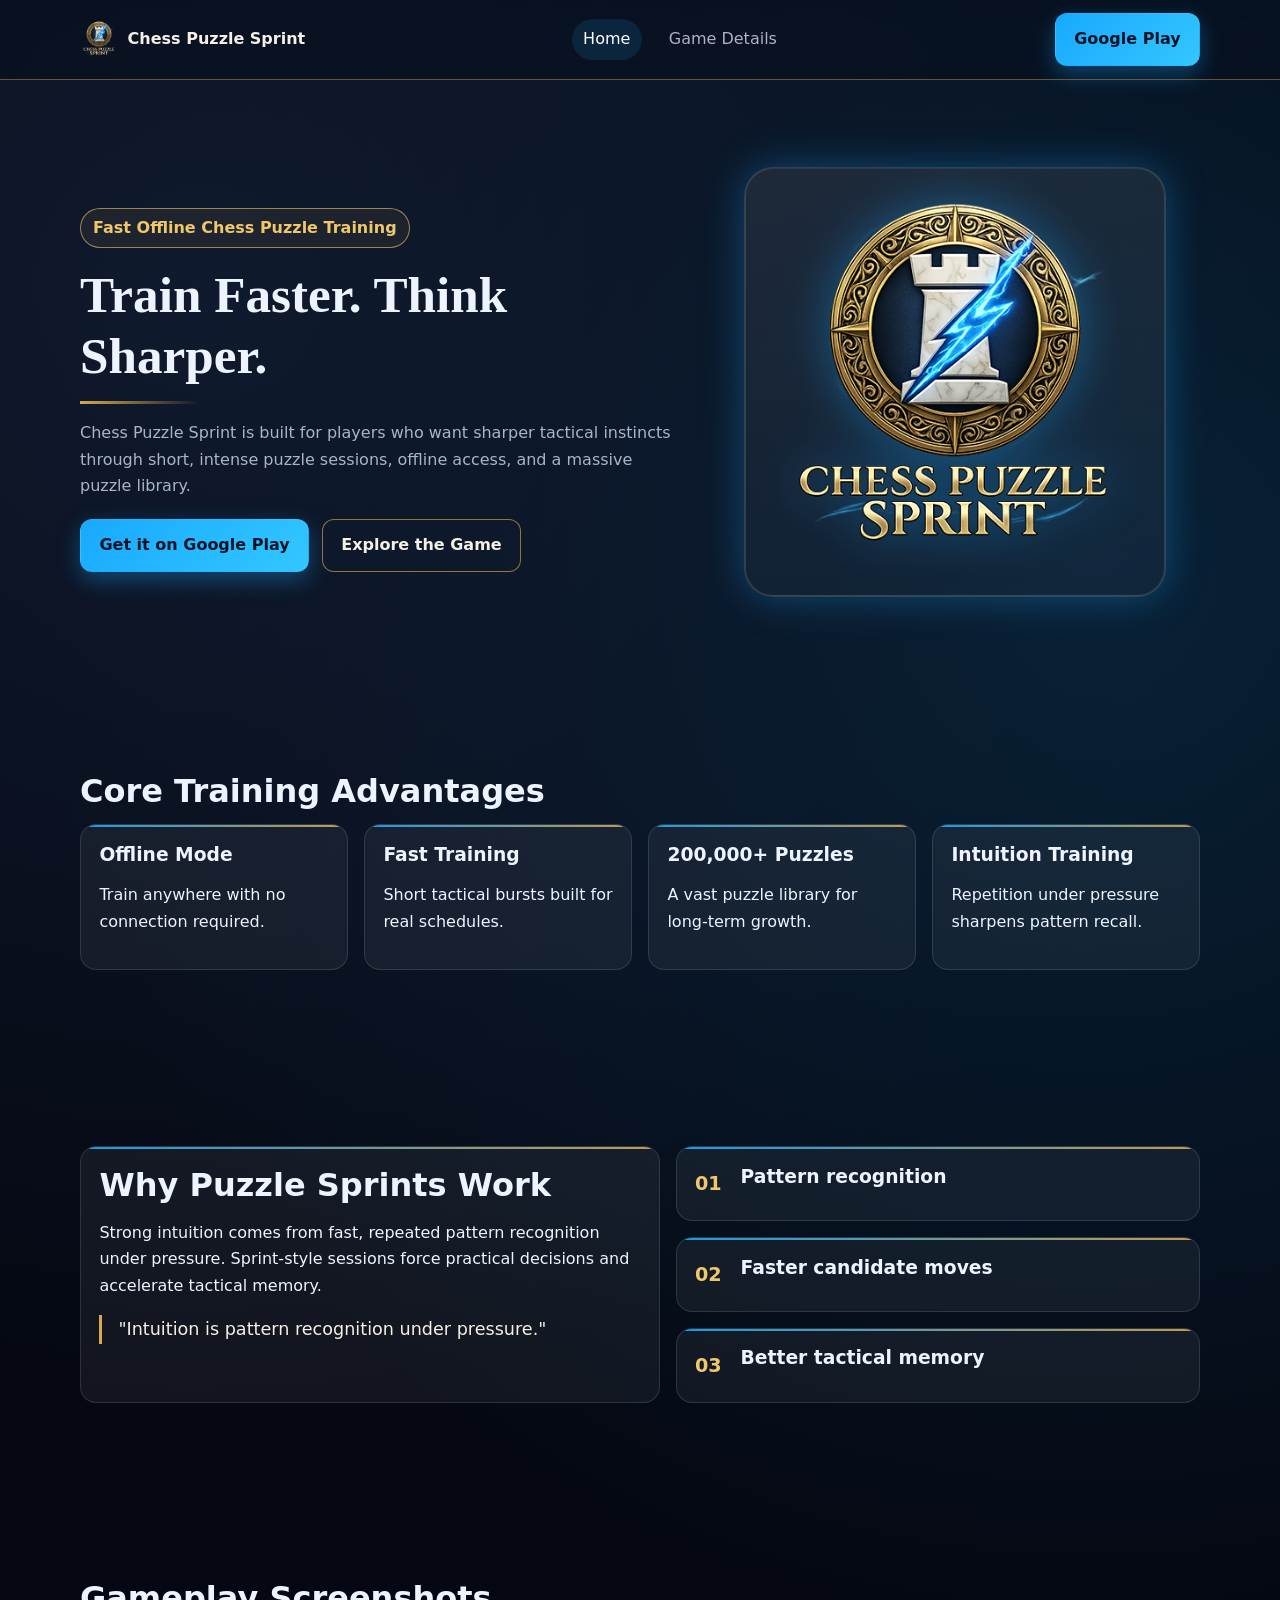
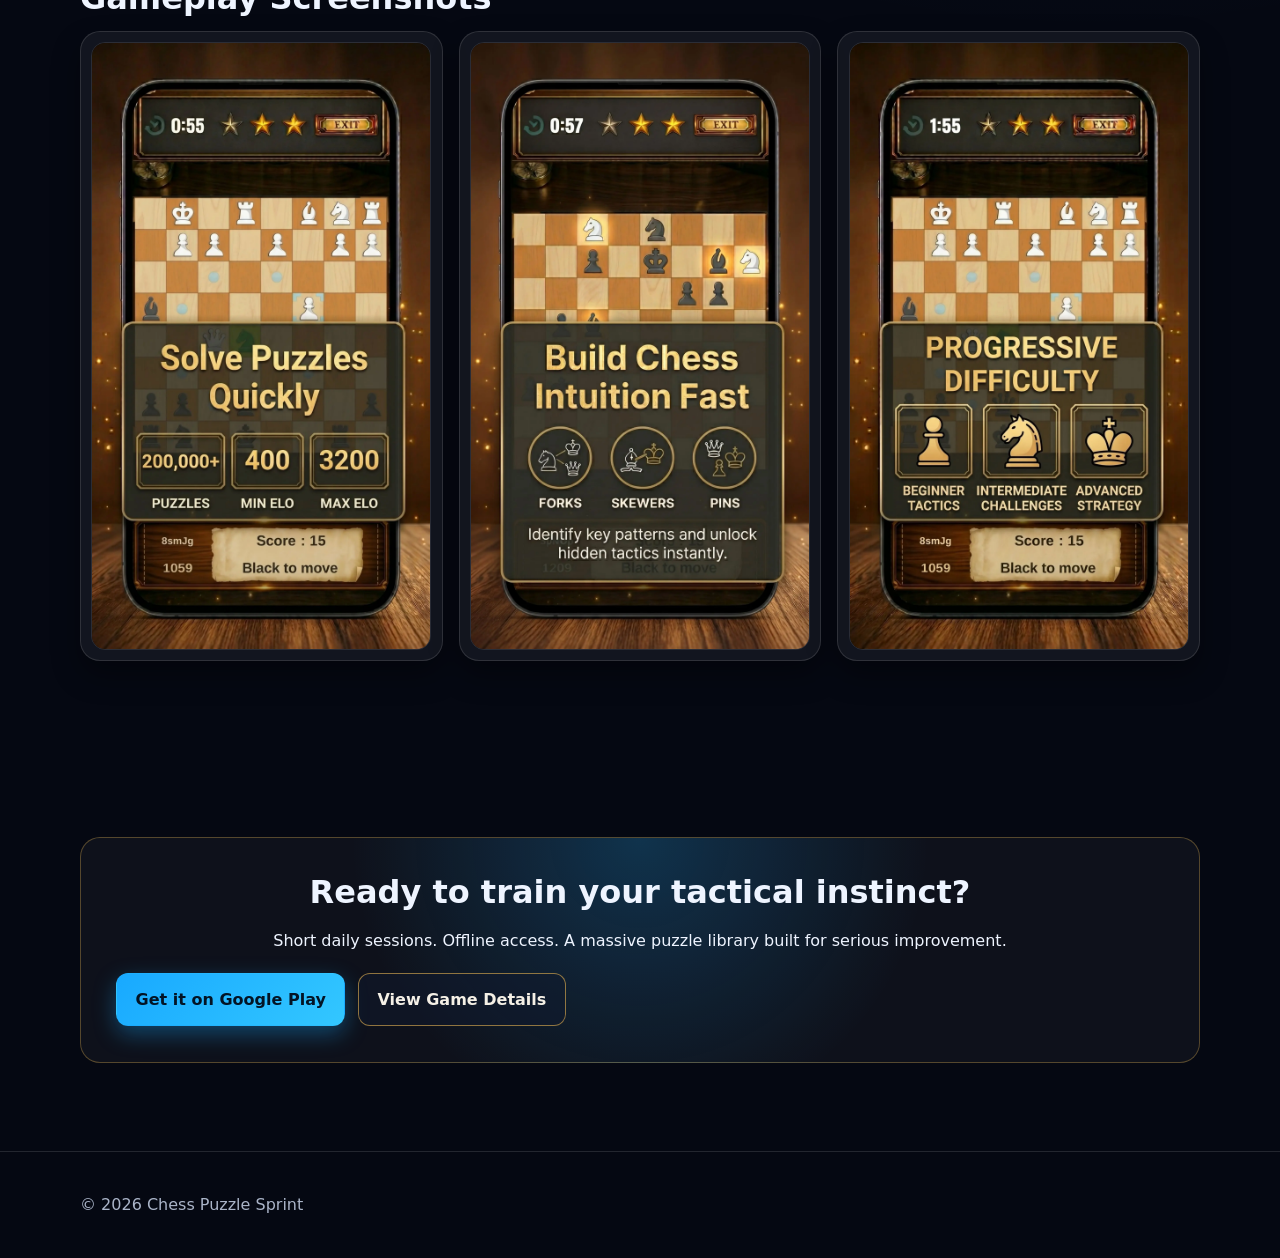
==== commit 5b86460f: "Update homepage visuals with real app screenshots" ====
--- a/index.html
+++ b/index.html
@@ -38,9 +38,6 @@
           <div class="logo-frame floaty">
             <img src="assets/logo.png" alt="Chess Puzzle Sprint logo with a marble rook and electric lightning" />
           </div>
-          <div class="stat-pill s1">200,000+ Puzzles</div>
-          <div class="stat-pill s2">Offline Training</div>
-          <div class="stat-pill s3">Fast Sessions</div>
         </div>
       </div>
     </section>
@@ -74,15 +71,17 @@
 
     <section class="section">
       <div class="container">
-        <h2>A focused chess sprint experience</h2>
-        <div class="preview-wrap">
-          <div class="phone-mockup">
-            <div class="mock-top"></div>
-            <div class="mock-grid"></div>
-            <div class="mock-card">Puzzle: Find the tactic in 12s</div>
-            <div class="mock-bar"><span></span></div>
-            <div class="mock-line">Score 18/20 • Accuracy 90%</div>
-          </div>
+        <h2>Gameplay Screenshots</h2>
+        <div class="screenshots-grid">
+          <article class="screenshot-card">
+            <img src="assets/screen-1.webp" alt="Chess Puzzle Sprint screenshot showing puzzle board and move options" />
+          </article>
+          <article class="screenshot-card">
+            <img src="assets/screen-2.webp" alt="Chess Puzzle Sprint screenshot showing puzzle sequence and hints" />
+          </article>
+          <article class="screenshot-card">
+            <img src="assets/screen-3.webp" alt="Chess Puzzle Sprint screenshot showing score and training progress" />
+          </article>
         </div>
       </div>
     </section>
--- a/style.css
+++ b/style.css
@@ -57,11 +57,8 @@
 .hero h1::after{ content:""; display:block; width:120px; height:3px; margin-top:.9rem; background:linear-gradient(90deg,var(--gold),transparent); }
 .hero-visual{ position:relative; min-height:420px; display:grid; place-items:center; }
 .logo-frame{ width:min(420px, 90%); aspect-ratio:1/1; border-radius:28px; padding:1.2rem; background:linear-gradient(180deg,rgba(255,255,255,.08),rgba(255,255,255,.03)); border:1px solid var(--border); box-shadow:0 0 0 1px rgba(215,168,79,.18), 0 0 40px rgba(24,169,255,.35); position:relative; }
-.logo-frame::before{ content:""; position:absolute; inset:8% ; border-radius:50%; border:1px solid rgba(240,199,106,.45); }
 .logo-frame img{ width:100%; height:100%; object-fit:contain; filter: drop-shadow(0 0 24px rgba(24,169,255,.4)); }
 .floaty{ animation: floaty 6s ease-in-out infinite; }
-.stat-pill{ position:absolute; padding:.5rem .8rem; border-radius:999px; background:rgba(8,17,31,.78); border:1px solid var(--border); color:var(--ivory); font-size:.88rem; }
-.s1{ left:0; top:18%; }.s2{ right:2%; top:8%; }.s3{ right:0; bottom:14%; }
 
 .grid{ display:grid; gap:1rem; }
 .grid.four{ grid-template-columns:repeat(4,1fr); }
@@ -75,15 +72,9 @@
 .mini{ display:flex; align-items:center; gap:.85rem; }
 .mini span,.num{ font-size:1.2rem; font-weight:800; color:var(--gold-bright); min-width:2rem; }
 
-.preview-wrap{ display:grid; place-items:center; }
-.phone-mockup{ width:min(360px,92vw); border-radius:28px; border:1px solid var(--border); background:#060d1d; padding:1rem; box-shadow:0 18px 34px rgba(0,0,0,.45),0 0 30px rgba(24,169,255,.16); }
-.phone-mockup.mini{ width:100%; min-height:270px; }
-.mock-top{ height:14px; width:35%; margin:0 auto .75rem; border-radius:999px; background:#1a2a45; }
-.mock-grid{ height:140px; border-radius:12px; background-image: linear-gradient(45deg, #0f1d33 25%, #152843 25%, #152843 50%, #0f1d33 50%, #0f1d33 75%, #152843 75%, #152843 100%); background-size:26px 26px; border:1px solid rgba(255,255,255,.08); }
-.mock-card{ margin:.8rem 0; padding:.65rem .75rem; border-radius:10px; background:rgba(24,169,255,.16); border:1px solid rgba(51,199,255,.4); }
-.mock-bar{ height:8px; border-radius:99px; background:#10213d; overflow:hidden; }
-.mock-bar span{ display:block; width:72%; height:100%; background:linear-gradient(90deg,var(--blue),var(--gold)); animation:pulsebar 3s ease-in-out infinite; }
-.mock-line{ margin-top:.7rem; color:var(--muted); font-size:.9rem; }
+.screenshots-grid{ display:grid; grid-template-columns:repeat(3,minmax(0,1fr)); gap:1rem; }
+.screenshot-card{ background:var(--card); border:1px solid var(--border); border-radius:20px; padding:.65rem; box-shadow:0 14px 28px rgba(0,0,0,.35); }
+.screenshot-card img{ display:block; width:100%; max-height:640px; object-fit:cover; border-radius:14px; border:1px solid rgba(255,255,255,.1); }
 
 .gameplay{ border-left:3px solid var(--gold); }
 .pill-row{ display:flex; flex-wrap:wrap; gap:.5rem; margin-top:.9rem; }
@@ -99,6 +90,7 @@
 
 @media (max-width: 960px){
   .hero-grid,.split,.grid.four,.grid.three{ grid-template-columns:1fr; }
+  .screenshots-grid{ grid-template-columns:1fr; }
   .hero-visual{ min-height:340px; }
   .nav-wrap{ flex-wrap:wrap; }
   .nav-cta{ width:100%; }
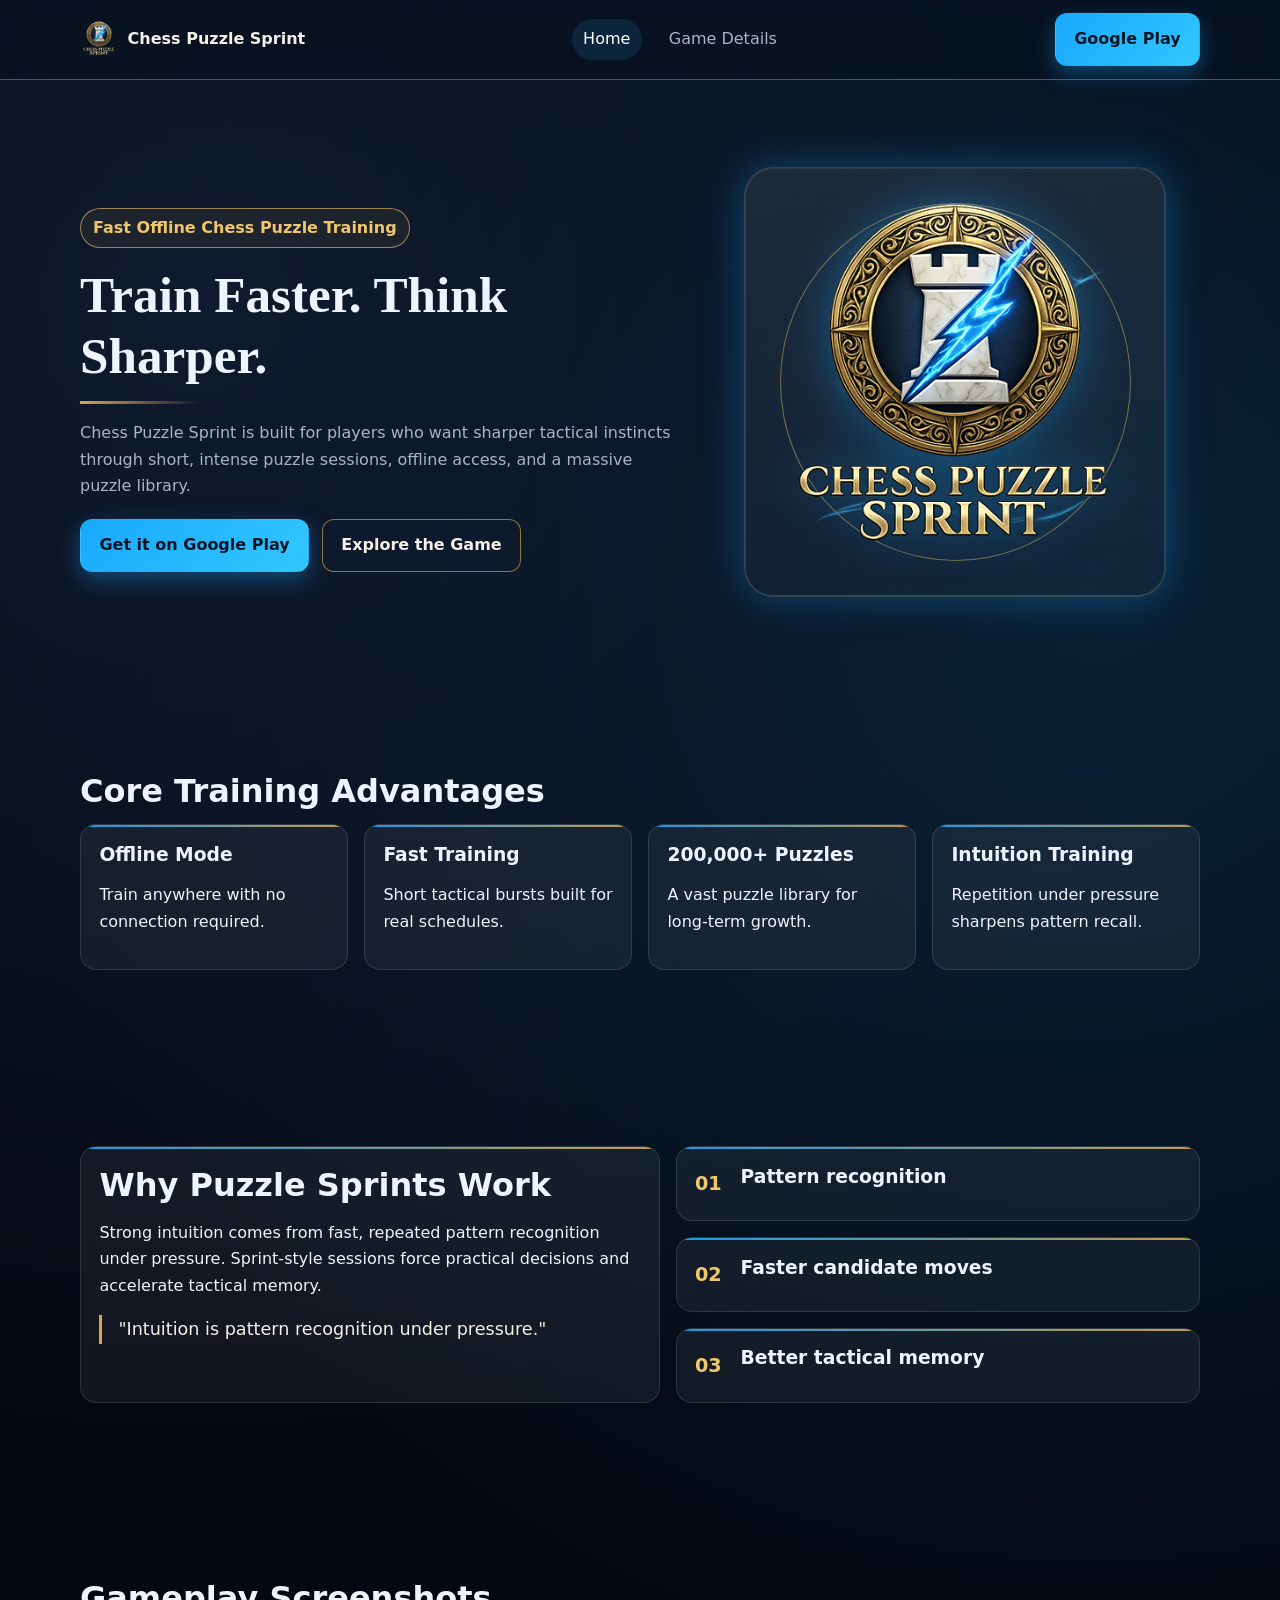
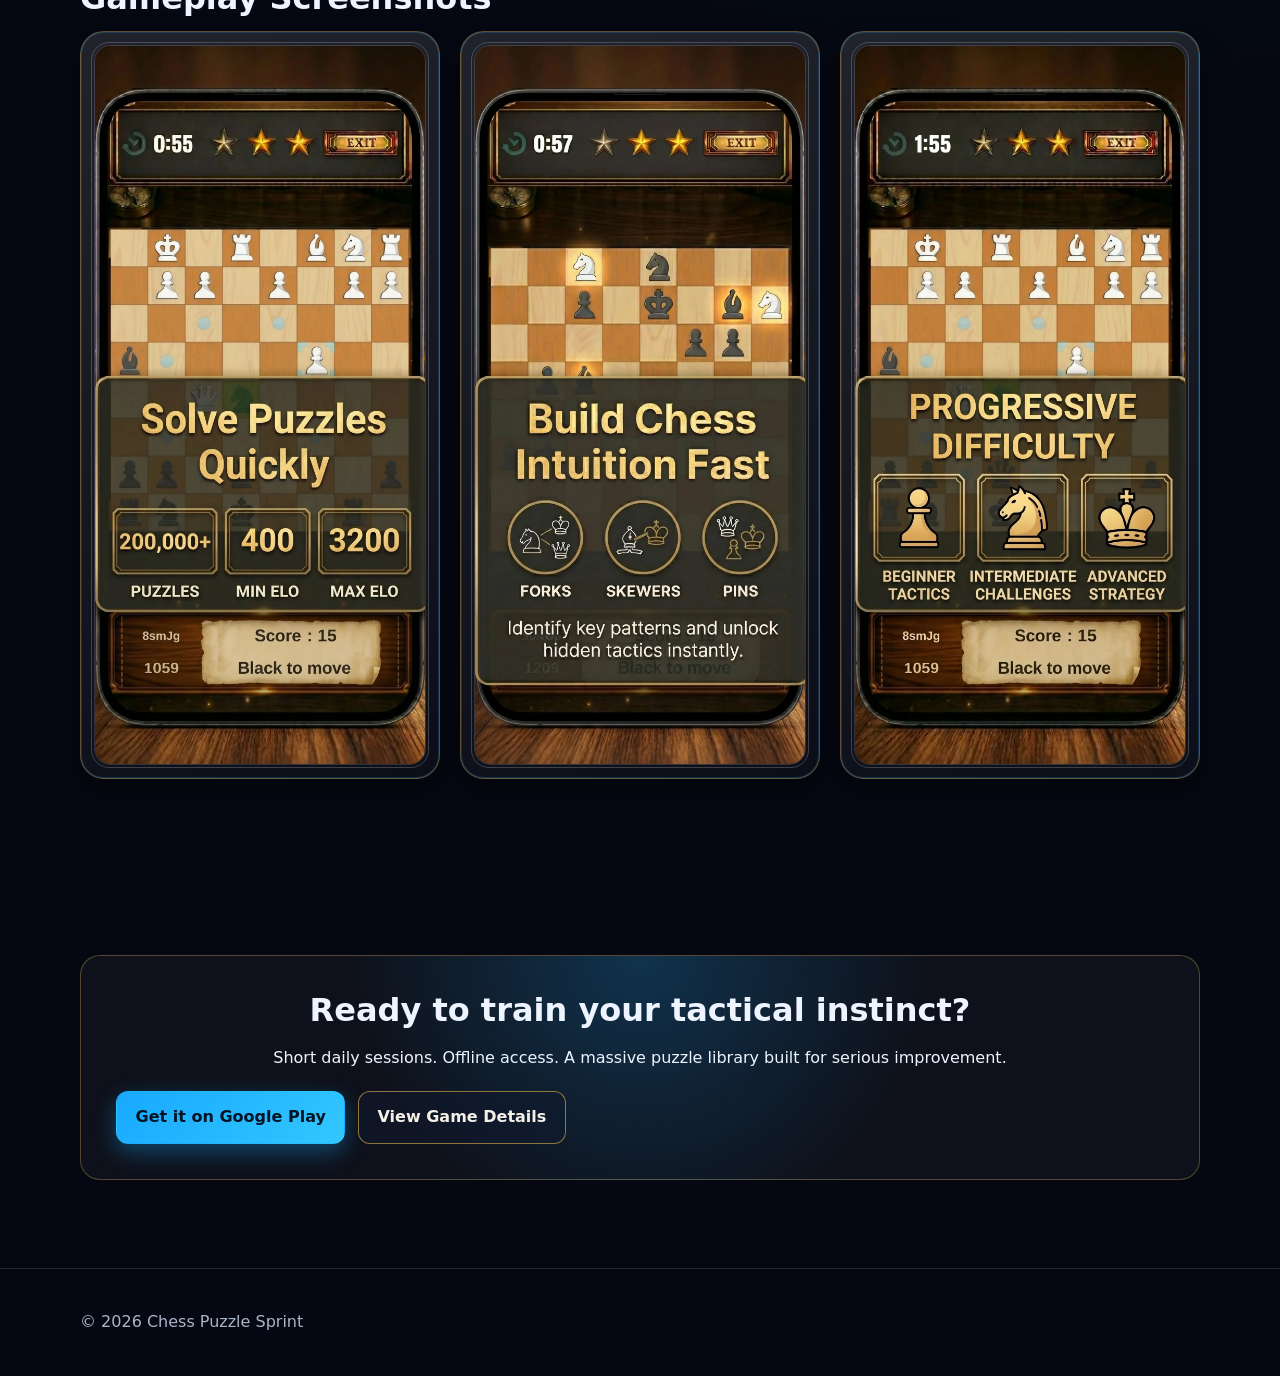
==== commit b6729e9a: "Update Google Play links to production app URL" ====
--- a/index.html
+++ b/index.html
@@ -18,7 +18,7 @@
         <a class="active" href="index.html">Home</a>
         <a href="game.html">Game Details</a>
       </nav>
-      <a class="btn btn-primary nav-cta" href="https://play.google.com/store/apps/details?id=YOUR_APP_PACKAGE_NAME" target="_blank" rel="noopener noreferrer">Google Play</a>
+      <a class="btn btn-primary nav-cta" href="https://play.google.com/store/apps/details?id=com.ismail.chesspuzzlesprint" target="_blank" rel="noopener noreferrer">Google Play</a>
     </div>
   </header>
 
@@ -30,7 +30,7 @@
           <h1>Train Faster. Think Sharper.</h1>
           <p class="lead">Chess Puzzle Sprint is built for players who want sharper tactical instincts through short, intense puzzle sessions, offline access, and a massive puzzle library.</p>
           <div class="btn-row">
-            <a class="btn btn-primary" href="https://play.google.com/store/apps/details?id=YOUR_APP_PACKAGE_NAME" target="_blank" rel="noopener noreferrer">Get it on Google Play</a>
+            <a class="btn btn-primary" href="https://play.google.com/store/apps/details?id=com.ismail.chesspuzzlesprint" target="_blank" rel="noopener noreferrer">Get it on Google Play</a>
             <a class="btn btn-secondary" href="game.html">Explore the Game</a>
           </div>
         </div>
@@ -91,7 +91,7 @@
         <h2>Ready to train your tactical instinct?</h2>
         <p>Short daily sessions. Offline access. A massive puzzle library built for serious improvement.</p>
         <div class="btn-row">
-          <a class="btn btn-primary" href="https://play.google.com/store/apps/details?id=YOUR_APP_PACKAGE_NAME" target="_blank" rel="noopener noreferrer">Get it on Google Play</a>
+          <a class="btn btn-primary" href="https://play.google.com/store/apps/details?id=com.ismail.chesspuzzlesprint" target="_blank" rel="noopener noreferrer">Get it on Google Play</a>
           <a class="btn btn-secondary" href="game.html">View Game Details</a>
         </div>
       </div>
--- a/style.css
+++ b/style.css
@@ -57,6 +57,7 @@
 .hero h1::after{ content:""; display:block; width:120px; height:3px; margin-top:.9rem; background:linear-gradient(90deg,var(--gold),transparent); }
 .hero-visual{ position:relative; min-height:420px; display:grid; place-items:center; }
 .logo-frame{ width:min(420px, 90%); aspect-ratio:1/1; border-radius:28px; padding:1.2rem; background:linear-gradient(180deg,rgba(255,255,255,.08),rgba(255,255,255,.03)); border:1px solid var(--border); box-shadow:0 0 0 1px rgba(215,168,79,.18), 0 0 40px rgba(24,169,255,.35); position:relative; }
+.logo-frame::before{ content:""; position:absolute; inset:8%; border-radius:50%; border:1px solid rgba(240,199,106,.45); }
 .logo-frame img{ width:100%; height:100%; object-fit:contain; filter: drop-shadow(0 0 24px rgba(24,169,255,.4)); }
 .floaty{ animation: floaty 6s ease-in-out infinite; }
 
@@ -72,9 +73,19 @@
 .mini{ display:flex; align-items:center; gap:.85rem; }
 .mini span,.num{ font-size:1.2rem; font-weight:800; color:var(--gold-bright); min-width:2rem; }
 
-.screenshots-grid{ display:grid; grid-template-columns:repeat(3,minmax(0,1fr)); gap:1rem; }
-.screenshot-card{ background:var(--card); border:1px solid var(--border); border-radius:20px; padding:.65rem; box-shadow:0 14px 28px rgba(0,0,0,.35); }
-.screenshot-card img{ display:block; width:100%; max-height:640px; object-fit:cover; border-radius:14px; border:1px solid rgba(255,255,255,.1); }
+.screenshots-grid{ display:grid; grid-template-columns:repeat(3,minmax(0,1fr)); gap:1.25rem; align-items:stretch; }
+.screenshot-card{ background:linear-gradient(165deg, rgba(255,255,255,.11), rgba(255,255,255,.03)); border:1px solid rgba(240,199,106,.35); border-radius:24px; padding:.8rem; box-shadow:0 14px 28px rgba(0,0,0,.35), 0 0 0 1px rgba(24,169,255,.2) inset; position:relative; overflow:hidden; }
+.screenshot-card::after{ content:""; position:absolute; inset:10px; border-radius:18px; border:1px solid rgba(255,255,255,.2); pointer-events:none; }
+.screenshot-card img{ display:block; width:100%; aspect-ratio:9/19.5; object-fit:cover; object-position:center top; border-radius:16px; border:1px solid rgba(255,255,255,.14); }
+
+
+.sprint-gallery{ grid-template-columns:1fr; gap:1.5rem; }
+.sprint-shot{ 
+  border:1px solid rgba(240,199,106,.55);
+  box-shadow:0 18px 34px rgba(0,0,0,.36), 0 0 0 1px rgba(24,169,255,.35) inset, 0 0 24px rgba(24,169,255,.2);
+}
+.sprint-shot::before{ content:""; position:absolute; inset:0; background:linear-gradient(140deg, rgba(24,169,255,.14), transparent 38%, rgba(215,168,79,.14)); pointer-events:none; }
+.sprint-shot img{ width:100%; height:auto; aspect-ratio:auto; object-fit:contain; object-position:center; }
 
 .gameplay{ border-left:3px solid var(--gold); }
 .pill-row{ display:flex; flex-wrap:wrap; gap:.5rem; margin-top:.9rem; }
@@ -90,12 +101,17 @@
 
 @media (max-width: 960px){
   .hero-grid,.split,.grid.four,.grid.three{ grid-template-columns:1fr; }
-  .screenshots-grid{ grid-template-columns:1fr; }
+  .screenshots-grid{ grid-template-columns:repeat(2,minmax(0,1fr)); }
+  .sprint-gallery{ grid-template-columns:1fr; }
   .hero-visual{ min-height:340px; }
   .nav-wrap{ flex-wrap:wrap; }
   .nav-cta{ width:100%; }
 }
 
+
+@media (max-width: 700px){
+  .screenshots-grid{ grid-template-columns:1fr; }
+}
 @media (prefers-reduced-motion: reduce){
   *,*::before,*::after{ animation:none !important; transition:none !important; scroll-behavior:auto !important; }
 }
